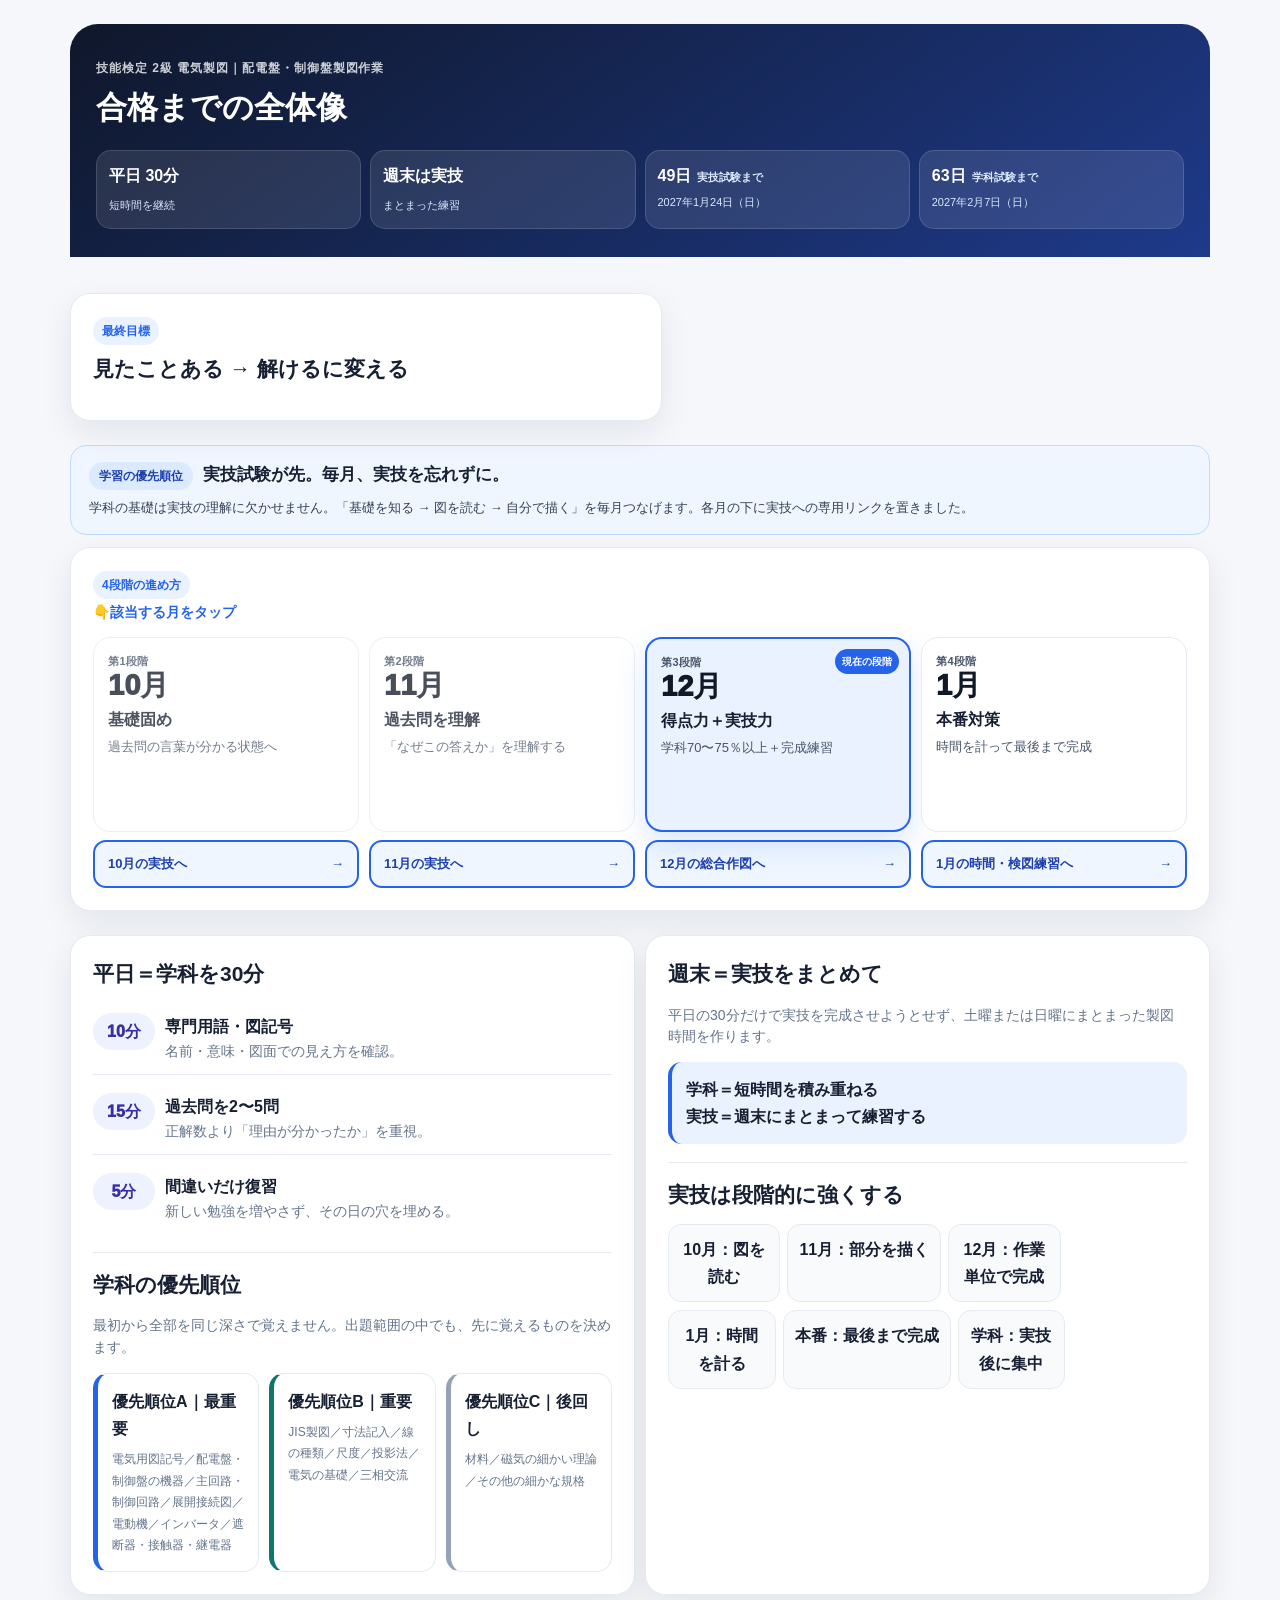
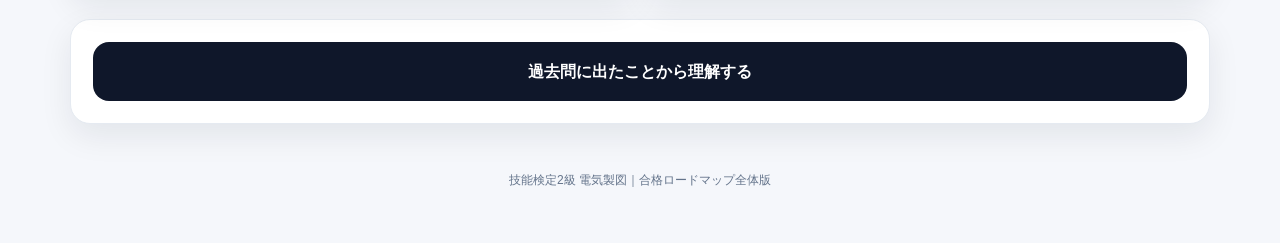
==== index.html @ e6aafbbf "Add files via upload" ====
<!doctype html>
<html lang="ja">
<head>
<meta charset="utf-8">
<meta name="viewport" content="width=device-width, initial-scale=1, viewport-fit=cover">
<meta name="theme-color" content="#0f172a">
<title>技能検定2級 電気製図｜合格までの全体像</title>
<style>
:root{
  --bg:#f5f7fb; --card:#fff; --ink:#172033; --muted:#64748b; --line:#e5eaf1;
  --primary:#2563eb; --primary-soft:#eaf2ff; --navy:#0f172a;
  --ok:#15803d; --ok-soft:#eaf8ef; --warn:#b45309; --warn-soft:#fff6e8;
  --shadow:0 12px 32px rgba(15,23,42,.08); --radius:20px;
}
*{box-sizing:border-box}
html{scroll-behavior:smooth}
body{
  margin:0;background:var(--bg);color:var(--ink);line-height:1.7;
  font-family:-apple-system,BlinkMacSystemFont,"Segoe UI","Noto Sans JP","Hiragino Kaku Gothic ProN","Yu Gothic",Meiryo,sans-serif;
  -webkit-text-size-adjust:100%;
}
a,button{font:inherit}
button{cursor:pointer}
.app{max-width:1180px;margin:auto;padding-bottom:78px}
.hero{
  margin:0;background:linear-gradient(145deg,#0f172a,#1e3a8a);
  color:#fff;padding:28px 18px 24px;border-radius:0 0 28px 28px;
}
.hero-inner{max-width:1120px;margin:auto}
.eyebrow{font-size:12px;font-weight:900;letter-spacing:.08em;opacity:.78}
h1{font-size:27px;line-height:1.3;margin:6px 0 8px}
.hero p{margin:0;color:#dbeafe;font-size:14px;max-width:780px}
.hero-stats{display:grid;grid-template-columns:1fr 1fr;gap:9px;margin-top:18px}
.stat{padding:11px 12px;border:1px solid rgba(255,255,255,.14);border-radius:15px;background:rgba(255,255,255,.10)}
.stat b{display:block;font-size:16px}
.stat span{font-size:11px;color:#dbeafe}
.count-line{display:flex;align-items:baseline;gap:6px;flex-wrap:wrap}
.count-line b{display:inline;font-size:16px}
.count-line .count-label{font-size:11px;color:#dbeafe;font-weight:700}
.exam-date{display:block;margin-top:3px;font-size:11px;color:#dbeafe;white-space:nowrap}
.nav{
  position:sticky;top:0;z-index:20;display:grid;grid-template-columns:repeat(4,minmax(0,1fr));gap:4px;
  padding:7px 8px;background:rgba(255,255,255,.97);border-bottom:1px solid var(--line);
  backdrop-filter:blur(14px)
}
.nav a{
  min-width:0;text-align:center;text-decoration:none;color:#475569;font-size:11px;font-weight:850;
  padding:7px 3px;border-radius:10px;white-space:nowrap
}
.nav a:hover{background:#eef2f7}
main{padding:14px}
.section{scroll-margin-top:64px}
.card{
  background:var(--card);border:1px solid var(--line);border-radius:var(--radius);
  padding:18px;margin:12px 0;box-shadow:var(--shadow)
}
h2{font-size:21px;line-height:1.4;margin:0 0 12px;text-wrap:balance}
h3{font-size:17px;margin:0 0 5px;text-wrap:balance}
.muted{font-size:14px;color:var(--muted)}
.small{font-size:12px;color:var(--muted)}
.badge{
  display:inline-flex;align-items:center;border-radius:999px;padding:4px 9px;
  background:var(--primary-soft);color:var(--primary);font-size:12px;font-weight:900
}
.goal{
  margin-top:10px;text-wrap:pretty;padding:14px;border-left:4px solid var(--primary);
  background:var(--primary-soft);border-radius:14px;font-weight:850
}
.overview-grid{display:grid;gap:12px}
.simple-flow{
  display:grid;grid-template-columns:1fr;gap:7px;text-align:center;font-weight:900
}
.flow-box{padding:11px;border:1px solid var(--line);border-radius:13px;background:#f8fafc}
.arrow{color:#94a3b8;font-size:18px;line-height:1}
.month-grid{display:grid;grid-template-columns:1fr;gap:10px}
.month-card{
  position:relative;border:1px solid var(--line);border-radius:17px;padding:14px;
  background:#fff;transition:transform .18s ease,box-shadow .18s ease,border-color .18s ease,background .18s ease;
  outline:none;min-height:175px
}
.month-card-link{display:block;color:inherit;text-decoration:none}
.month-card-link:focus-visible{outline:3px solid #bfdbfe;outline-offset:3px;border-radius:17px}
.month-card .month-num{font-size:29px;line-height:1;font-weight:950;color:#111827}
.month-card .month-title{font-weight:950;margin:6px 0 3px;white-space:nowrap;text-wrap:pretty}
.month-card .month-short{font-size:13px;color:#475569}
.month-card .phase{font-size:11px;font-weight:900;color:#475569;letter-spacing:.04em}
.month-detail{
  max-height:0;opacity:0;overflow:hidden;transform:translateY(4px);
  transition:max-height .24s ease,opacity .18s ease,transform .18s ease;
  font-size:12px;color:#475569
}
.month-detail ul{padding-left:18px;margin:8px 0 0}
.month-card:hover,.month-card:focus-visible,.month-card.open{
  transform:translateY(-4px);box-shadow:0 14px 28px rgba(15,23,42,.12);border-color:#93c5fd
}
.month-card:hover .month-detail,.month-card:focus-visible .month-detail,.month-card.open .month-detail{
  max-height:220px;opacity:1;transform:none
}
.month-card.current{
  border:2px solid var(--primary);background:var(--primary-soft);
  box-shadow:0 12px 30px rgba(37,99,235,.16)
}
.month-card.current .month-num{color:#111827}
.month-card.current:hover,.month-card.current:focus-visible,.month-card.current.open{
  border-color:var(--primary);box-shadow:0 14px 28px rgba(37,99,235,.20)
}
.month-card.current::after{
  content:"現在の段階";position:absolute;right:10px;top:10px;
  background:var(--primary);color:#fff;font-size:10px;font-weight:900;padding:4px 7px;border-radius:999px;white-space:nowrap
}
.month-card.past{opacity:.76}
.month-card.future .phase{color:#475569}
.month-hint{font-size:12px;color:var(--muted);margin-top:9px}
.current-touch-hint{
  margin:2px 0 12px;
  font-size:14px;
  font-weight:900;
  color:var(--primary);
  display:flex;
  justify-content:flex-start;
  align-items:center;
  gap:6px;
}

.strategy{display:grid;gap:10px}
.strategy-box{border:1px solid var(--line);border-radius:15px;padding:14px}
.strategy-box b{display:block;font-size:16px}
.icon{font-size:22px;margin-bottom:4px}
.time-line{display:grid;gap:8px;margin-top:10px}
.time-step{display:grid;grid-template-columns:62px 1fr;gap:10px;align-items:start;padding:10px 0;border-bottom:1px solid var(--line)}
.time-step:last-child{border-bottom:0}
.time-pill{display:flex;align-items:center;justify-content:center;background:#eef2ff;color:#3730a3;font-weight:950;border-radius:999px;padding:5px}
.priority-grid{display:grid;gap:10px}
.priority{border:1px solid var(--line);border-radius:15px;padding:14px}
.priority strong{display:block;margin-bottom:7px}.priority .small{line-height:1.8}
.priority.a{border-left:5px solid #2563eb}
.priority.b{border-left:5px solid #0f766e}
.priority.c{border-left:5px solid #94a3b8}
.steps{counter-reset:step;display:grid;gap:9px;margin-top:10px}
.step{
  counter-increment:step;display:grid;grid-template-columns:36px 1fr;gap:10px;align-items:start
}
.step::before{
  content:counter(step);width:32px;height:32px;border-radius:10px;background:var(--primary);color:#fff;
  display:flex;align-items:center;justify-content:center;font-weight:950
}
.week-grid{display:grid;grid-template-columns:repeat(2,1fr);gap:8px}
.day{border:1px solid var(--line);border-radius:13px;padding:11px;background:#fff}
.day b{display:block}
.day.weekend{background:#f8fbff;border-color:#bfdbfe}
.notice{background:var(--warn-soft);color:#7c3e05;border:1px solid #fed7aa;border-radius:14px;padding:12px;font-size:13px}
.exam-grid{display:grid;grid-template-columns:1fr;gap:10px}
.exam{padding:14px;border-radius:15px;border:1px solid var(--line);background:#fff}
.exam b{display:block;font-size:16px}.exam span{white-space:nowrap}
.final-rule{
  padding:16px;border-radius:16px;background:var(--navy);color:#fff;font-weight:850;text-align:center
}
.month-page-grid{display:grid;grid-template-columns:1fr 1fr;gap:10px}
.month-page{
  padding:14px;border-radius:15px;border:1px dashed #cbd5e1;background:#fafafa
}
.month-page b{display:block}
.footer{padding:10px 18px 28px;text-align:center;color:var(--muted);font-size:12px}

@media(min-width:680px){
  .hero{padding:34px 26px 28px}
  h1{font-size:31px}
  .hero-stats{grid-template-columns:repeat(4,1fr)}
  .nav{display:flex;justify-content:center;gap:6px;padding:8px 12px}
  .nav a{font-size:12px;padding:8px 11px;border-radius:999px}
  main{padding:20px}
  .overview-grid{grid-template-columns:1.05fr .95fr}
  .simple-flow{grid-template-columns:1fr auto 1fr auto 1fr}
  .arrow{display:flex;align-items:center}
  .month-grid{grid-template-columns:repeat(2,minmax(0,1fr))}
  .exam-grid{grid-template-columns:repeat(2,minmax(0,1fr))}
  .strategy{grid-template-columns:1fr 1fr}
  .priority-grid{grid-template-columns:repeat(3,1fr)}
  .week-grid{grid-template-columns:repeat(4,1fr)}
  .month-page-grid{grid-template-columns:repeat(4,1fr)}
}
@media(min-width:960px){
  body{padding:24px 0}
  .app{padding-bottom:0}
  .hero{margin:0 20px;border-radius:28px 28px 0 0}
  .nav{margin:0 20px;border:1px solid var(--line);border-top:0;border-radius:0 0 18px 18px;justify-content:center}
  main{padding:24px 20px}
  .card{padding:22px}
  .month-grid{grid-template-columns:repeat(4,minmax(0,1fr))}
  .month-card{min-height:195px}
  .week-grid{grid-template-columns:repeat(7,1fr)}
}

@media(max-width:679px){
  .final-goal-text{font-size:20px;white-space:nowrap}
  .month-card{min-height:auto;padding:14px 16px}
  .month-card .month-num{font-size:27px}
  .month-card .month-short{padding-right:2px}
  .month-detail ul{margin-top:7px}
  .exam{padding:13px 14px}
  .priority .small{font-size:13px}
}
@media(pointer:coarse){
  .month-card{min-height:185px}
}
@media(prefers-reduced-motion:reduce){
  *{scroll-behavior:auto!important;transition:none!important}
}
/* ===== スマホ低速回線・省電力向け軽量化 ===== */
@media (max-width:679px){
  html{scroll-behavior:auto}
  body{background:#f5f7fb}
  .hero{background:#0f172a}
  .card,.month-card{box-shadow:none}
  .month-card{transition:none}
  .month-card:hover,.month-card:focus-visible,.month-card.open{transform:none;box-shadow:none}
  .nav{backdrop-filter:none;-webkit-backdrop-filter:none;background:#fff}
  .section,.card{content-visibility:auto;contain-intrinsic-size:1px 500px}
}
html.lite *{animation:none!important;transition:none!important;scroll-behavior:auto!important}
html.lite .hero{background:#0f172a}
html.lite .card,html.lite .month-card{box-shadow:none!important}
html.lite .nav{backdrop-filter:none!important;-webkit-backdrop-filter:none!important}


/* 各月の学科/実技を分離し、カード全体リンク内に別リンクを入れない */
.month-tile{display:flex;flex-direction:column;min-width:0;gap:8px}
.month-tile .month-card-link{display:flex;flex:1 1 auto}
.month-tile>.month-card{flex:1 1 auto}
.month-tile .month-card{width:100%;height:auto;flex:1 1 auto}
.month-practical-link{display:flex;align-items:center;justify-content:space-between;gap:8px;min-height:48px;padding:11px 13px;border:2px solid #2563eb;border-radius:13px;background:#eff6ff;color:#1e40af;font-size:13px;font-weight:900;text-decoration:none;overflow-wrap:anywhere}
.month-practical-link:hover,.month-practical-link:focus-visible{background:#1d4ed8;color:#fff}
.month-practical-link:focus-visible{outline:3px solid #93c5fd;outline-offset:2px}
.practical-first-reminder{padding:16px 18px;margin:12px 0;border:1px solid #bfdbfe;background:#eff6ff;border-radius:16px}
.practical-first-heading{display:flex;flex-wrap:wrap;align-items:center;gap:10px}
.practical-first-heading strong{font-size:17px;line-height:1.45}
.practical-first-reminder p{font-size:13px;color:#334155;margin:8px 0 0}
@media(max-width:679px){.month-tile .month-card-link{flex:auto}}
</style>
<link rel="stylesheet" href="layout-fix-v22.css">
<link rel="stylesheet" href="practical-priority-v28.css">
</head>
<body>
<div class="app">
<header class="hero">
  <div class="hero-inner">
    <div class="eyebrow">技能検定 2級 電気製図｜配電盤・制御盤製図作業</div>
    <h1>合格までの全体像</h1>
    
    <div class="hero-stats">
      <div class="stat"><b>平日 30分</b><span>短時間を継続</span></div>
      <div class="stat"><b>週末は実技</b><span>まとまった練習</span></div>
      <div class="stat"><div class="count-line"><b id="daysPractical">—日</b><span class="count-label">実技試験まで</span></div><span class="exam-date">2027年1月24日（日）</span></div>
      <div class="stat"><div class="count-line"><b id="daysWritten">—日</b><span class="count-label">学科試験まで</span></div><span class="exam-date">2027年2月7日（日）</span></div>
    </div>
  </div>
</header>

<main>
<section id="goal" class="section">
  <div class="overview-grid">
    <div class="card">
      <span class="badge">最終目標</span>
      <h2 class="final-goal-text" style="margin-top:8px">見たことある → 解けるに変える</h2>
    </div>
      </div>
</section>

<section class="section practical-first-reminder" aria-label="実技先行の学習方針">
  <div class="practical-first-heading"><span class="practical-priority-eyebrow">学習の優先順位</span><strong>実技試験が先。毎月、実技を忘れずに。</strong></div>
  <p>学科の基礎は実技の理解に欠かせません。「基礎を知る → 図を読む → 自分で描く」を毎月つなげます。各月の下に実技への専用リンクを置きました。</p>
</section>

<section id="roadmap" class="section card">
  <span class="badge">4段階の進め方</span>
  <div class="current-touch-hint">👇該当する月をタップ</div>

  <div class="month-grid">
    <div class="month-tile">
    <a class="month-card-link" href="october.html" aria-label="10月 基礎固めの学習ページを開く">
      <article class="month-card" data-month="10">
        <div class="phase">第1段階</div>
        <div class="month-num">10月</div>
        <div class="month-title">基礎固め</div>
        <div class="month-short">過去問の言葉が分かる状態へ</div>
        <div class="month-detail">
          <ul>
            <li>電気機器の名称</li>
            <li>電気用図記号</li>
            <li>主回路・制御回路</li>
            <li>展開接続図</li>
            <li>配電盤・制御盤の構造</li>
          </ul>
        </div>
      </article>
    </a>
    <a class="month-practical-link" href="october.html#bridge">10月の実技へ <span aria-hidden="true">→</span></a>
    </div>

    <div class="month-tile">
    <a class="month-card-link" href="november.html" aria-label="11月 過去問を理解の学習ページを開く">
    <article class="month-card" data-month="11">
      <div class="phase">第2段階</div>
      <div class="month-num">11月</div>
      <div class="month-title">過去問を理解</div>
      <div class="month-short">「なぜこの答えか」を理解する</div>
      <div class="month-detail">
        <ul>
          <li>過去問を教材として使う</li>
          <li>正解理由を説明する</li>
          <li>他の選択肢の違いも確認</li>
          <li>知らない言葉をその都度調べる</li>
          <li>実技は部分練習へ</li>
        </ul>
      </div>
    </article>
    </a>
    <a class="month-practical-link" href="november.html#bridge">11月の実技へ <span aria-hidden="true">→</span></a>
    </div>

    <div class="month-tile">
    <article class="month-card" tabindex="0" data-month="12">
      <div class="phase">第3段階</div>
      <div class="month-num">12月</div>
      <div class="month-title">得点力＋実技力</div>
      <div class="month-short">学科70〜75％以上＋完成練習</div>
      <div class="month-detail">
        <ul>
          <li>学科の正答率を安定させる</li>
          <li>部分練習から作業単位へ</li>
          <li>最後まで完成させる</li>
          <li>通し練習へ進む</li>
        </ul>
      </div>
    </article>
    <a class="month-practical-link" href="practical.html#final-assignment">12月の総合作図へ <span aria-hidden="true">→</span></a>
    </div>

    <div class="month-tile">
    <article class="month-card" tabindex="0" data-month="1">
      <div class="phase">第4段階</div>
      <div class="month-num">1月</div>
      <div class="month-title">本番対策</div>
      <div class="month-short">時間を計って最後まで完成</div>
      <div class="month-detail">
        <ul>
          <li>実技を最優先</li>
          <li>本番同様に時間を計る</li>
          <li>完成後に間違いを確認</li>
          <li>最終段階で5時間集中を経験</li>
          <li>実技後は学科に集中</li>
        </ul>
      </div>
    </article>
    <a class="month-practical-link" href="practical.html#examFocusV11">1月の時間・検図練習へ <span aria-hidden="true">→</span></a>
    </div>
  </div>

</section>

<section id="daily" class="section">
  <div class="strategy">
    <div class="card">
      <h2>平日＝学科を30分</h2>
      <div class="time-line">
        <div class="time-step"><div class="time-pill">10分</div><div><b>専門用語・図記号</b><div class="muted">名前・意味・図面での見え方を確認。</div></div></div>
        <div class="time-step"><div class="time-pill">15分</div><div><b>過去問を2〜5問</b><div class="muted">正解数より「理由が分かったか」を重視。</div></div></div>
        <div class="time-step"><div class="time-pill">5分</div><div><b>間違いだけ復習</b><div class="muted">新しい勉強を増やさず、その日の穴を埋める。</div></div></div>
      </div>
      <div class="embedded-section" style="margin-top:18px;padding-top:16px;border-top:1px solid var(--line)">
        <h2>学科の優先順位</h2>
        <p class="muted">最初から全部を同じ深さで覚えません。出題範囲の中でも、先に覚えるものを決めます。</p>
        <div class="priority-grid">
          <div class="priority a">
            <strong>優先順位A｜最重要</strong>
            <div class="small">電気用図記号／配電盤・制御盤の機器／主回路・制御回路／展開接続図／電動機／インバータ／遮断器・接触器・継電器</div>
          </div>
          <div class="priority b">
            <strong>優先順位B｜重要</strong>
            <div class="small">JIS製図／寸法記入／線の種類／尺度／投影法／電気の基礎／三相交流</div>
          </div>
          <div class="priority c">
            <strong>優先順位C｜後回し</strong>
            <div class="small">材料／磁気の細かい理論／その他の細かな規格</div>
          </div>
        </div>
      </div>
    </div>
    <div class="card">
      <h2>週末＝実技をまとめて</h2>
      <p class="muted">平日の30分だけで実技を完成させようとせず、土曜または日曜にまとまった製図時間を作ります。</p>
      <div class="goal">学科＝短時間を積み重ねる<br>実技＝週末にまとまって練習する</div>
      <div class="embedded-section" style="margin-top:18px;padding-top:16px;border-top:1px solid var(--line)">
        <h2>実技は段階的に強くする</h2>
        <div class="simple-flow">
          <div class="flow-box"><b>10月：図を読む</b></div>
          <div class="flow-box"><b>11月：部分を描く</b></div>
          <div class="flow-box"><b>12月：作業単位で完成</b></div>
        </div>
        <div class="simple-flow" style="margin-top:8px">
          <div class="flow-box"><b>1月：時間を計る</b></div>
          <div class="flow-box"><b>本番：最後まで完成</b></div>
          <div class="flow-box"><b>学科：実技後に集中</b></div>
        </div>
      </div>
    </div>
  </div>
</section>

<section class="section card">
  <div class="final-rule">過去問に出たことから理解する</div>
</section>

</main>
<div class="footer">技能検定2級 電気製図｜合格ロードマップ全体版</div>
</div>

<script>
// Android Chrome等で「データセーバー / 2G相当」を検出したら描画効果を減らす
const conn=navigator.connection||navigator.mozConnection||navigator.webkitConnection;
if(conn && (conn.saveData || /(^|-)2g$/.test(conn.effectiveType||""))){
  document.documentElement.classList.add("lite");
}
const cards=[...document.querySelectorAll(".month-card")];

function currentStudyMonth(){
  const d=new Date();
  const y=d.getFullYear(), m=d.getMonth()+1;
  if(y===2026 && [10,11,12].includes(m)) return m;
  if(y===2027 && (m===1 || (m===2 && d.getDate()<=7))) return 1;
  if(y<2026 || (y===2026 && m<10)) return 10;
  return 1;
}

function applyCurrentStage(){
  const cur=currentStudyMonth();
  const order=[10,11,12,1];
  const idx=order.indexOf(cur);
  cards.forEach((card,i)=>{
    card.classList.toggle("current",Number(card.dataset.month)===cur);
    card.classList.toggle("past",i<idx);
    card.classList.toggle("future",i>idx);
  });
}
applyCurrentStage();

cards.forEach(card=>{
  card.addEventListener("click",()=>{
    if(card.closest("a")) return;
    if(matchMedia("(hover: none)").matches){
      const wasOpen=card.classList.contains("open");
      cards.forEach(c=>c.classList.remove("open"));
      if(!wasOpen) card.classList.add("open");
    }
  });
  card.addEventListener("keydown",e=>{
    if(e.key==="Enter" || e.key===" "){
      e.preventDefault();
      card.classList.toggle("open");
    }
  });
});

function daysUntil(y,m,d){
  const now=new Date();
  const today=new Date(now.getFullYear(),now.getMonth(),now.getDate());
  const target=new Date(y,m-1,d);
  return Math.max(0,Math.ceil((target-today)/86400000));
}
function updateExamCountdown(){
  document.getElementById("daysPractical").textContent=daysUntil(2027,1,24)+"日";
  document.getElementById("daysWritten").textContent=daysUntil(2027,2,7)+"日";
}

// ページを開いた時に更新し、そのまま開き続けた場合も日付変更を反映
updateExamCountdown();
let countdownTimer=setInterval(updateExamCountdown, 5 * 60 * 1000);
document.addEventListener("visibilitychange",()=>{
  if(document.hidden){clearInterval(countdownTimer);countdownTimer=null;}
  else{updateExamCountdown();if(!countdownTimer)countdownTimer=setInterval(updateExamCountdown,5*60*1000);}
});
</script>
</body>
</html>
---- layout-fix-v22.css ----
/* v22: Japanese text collision prevention. Preserve navigation and learning logic. */
html{-webkit-text-size-adjust:100%;text-size-adjust:100%}
body{overflow-wrap:break-word}
main,section,article,.card,.step,.grid>* , .practical-overview-card,.month-card,.mode,.topic{min-width:0}
h1,h2,h3,h4,p,li,summary,label{overflow-wrap:anywhere;word-break:normal;line-height:normal;line-height:1.55}
a.btn,button,.practical-action .btn,.practical-anchor-links a{max-width:100%;height:auto;min-height:44px;white-space:normal;overflow-wrap:anywhere;word-break:normal;line-height:1.5;text-align:center;vertical-align:middle}
/* Long practical task names and week descriptions need intrinsic height. */
.practical-overview-grid{grid-auto-rows:auto;align-items:stretch}
.practical-overview-card{height:auto;min-height:0;display:flex;flex-direction:column;gap:0;overflow:visible}
.practical-overview-card h3{height:auto;min-height:0;line-height:1.55;white-space:normal;overflow-wrap:anywhere}
.practical-overview-card .small,.practical-overview-card .practical-meta{line-height:1.75;white-space:normal}
.practical-overview-head{height:auto;min-height:0;align-items:flex-start;flex-wrap:wrap;row-gap:6px}
.step-chip,.goal-chip,.jump-chip,.practical-points li{height:auto;min-height:0;white-space:normal;line-height:1.5;overflow-wrap:anywhere}
.practical-points{align-content:flex-start}
.practical-action{margin-top:auto;padding-top:12px;width:100%;min-width:0}
.practical-action .btn{display:flex;width:100%;min-height:48px;padding:11px 12px;justify-content:center;align-items:center;white-space:normal;line-height:1.5}
.practical-anchor-links a{min-height:42px;padding:8px 12px}
/* Menus remain accessible as Japanese text wraps at narrow widths or large font sizes. */
nav button,nav a, .nav a{height:auto;min-width:0;overflow-wrap:anywhere;white-space:normal;line-height:1.35}
nav .nav-practical .nav-main,nav .nav-practical .nav-sub{white-space:normal;overflow-wrap:anywhere;line-height:1.3}
.practice-detail>summary,.question-card legend,.v11-field legend,.weekcheck{white-space:normal;overflow-wrap:anywhere;line-height:1.65}
/* Technical drawings must keep their original geometry, scroll horizontally instead of squeezing labels. */
.figure,.mini-figure,.schematic,.model-figure,.v8-figure,.v9-figure,.v10-figure,.v12-diagram,.v13-figure,.circuit-figure,.panel-figure{max-width:100%;overflow-x:auto;-webkit-overflow-scrolling:touch}
svg text{overflow-wrap:normal}
@media(max-width:679px){
 .practical-overview-grid{grid-template-columns:minmax(0,1fr)}
 .practical-overview-card{padding:14px}
 .practical-action .btn{font-size:14px}
 .grid,.state-grid,.explain-grid,.model-grid,.v9-grid,.v10-grid{min-width:0}
 nav button,nav a{padding-left:3px;padding-right:3px}
 .month-card .month-title,.exam span,.exam-date{white-space:normal;overflow-wrap:anywhere}
}
@media(max-width:359px){.practical-overview-card{padding:12px}.practical-anchor-links{gap:6px}.practical-overview-card h3{font-size:16px}}
@media print{.practical-overview-card{break-inside:avoid}a.btn,button{min-height:0}}
---- practical-priority-v28.css ----
/* 実技先行の学習導線：10月・11月学習ホーム共通 */
.practical-priority-card{border:2px solid #93c5fd!important;background:#f5f9ff!important}
.practical-priority-eyebrow{display:inline-block;background:#dbeafe;color:#1e40af;border-radius:999px;padding:5px 10px;font-size:12px;font-weight:850;line-height:1.5}
.practical-priority-card h2{margin:9px 0 8px!important;line-height:1.45}
.practical-priority-card p{margin:6px 0 10px;color:#334155}
.practical-priority-links{display:grid;grid-template-columns:repeat(2,minmax(0,1fr));gap:10px;margin-top:13px}
.practical-priority-links a,.practical-priority-links button{display:flex;align-items:center;justify-content:center;text-align:center;min-width:0;min-height:50px;white-space:normal;overflow-wrap:anywhere;border:2px solid #1d4ed8;border-radius:12px;padding:11px 12px;font:inherit;font-size:14px;font-weight:850;line-height:1.4;text-decoration:none;cursor:pointer;transition:background-color .15s,border-color .15s,color .15s}
.practical-priority-links .practical-priority-main{background:#1d4ed8;color:white}
.practical-priority-links .practical-priority-secondary{background:white;color:#1e40af;border-color:#bfdbfe}
.practical-priority-links .practical-priority-main:hover,.practical-priority-links .practical-priority-main:focus-visible{background:#1e40af;border-color:#1e40af;color:white}
.practical-priority-links .practical-priority-secondary:hover,.practical-priority-links .practical-priority-secondary:focus-visible{background:#dbeafe;border-color:#60a5fa;color:#1e3a8a}
.practical-priority-links a:focus-visible,.practical-priority-links button:focus-visible{outline:3px solid #60a5fa;outline-offset:3px}
.practical-priority-habit{padding:10px 12px;background:#fff;border-radius:10px;border-left:4px solid #2563eb;font-size:13px;line-height:1.65;color:#334155}
@media(max-width:479px){.practical-priority-links{grid-template-columns:1fr}.practical-priority-links a,.practical-priority-links button{min-height:48px;padding:11px 10px}}
@media(prefers-reduced-motion:reduce){.practical-priority-links a,.practical-priority-links button{transition:none}}
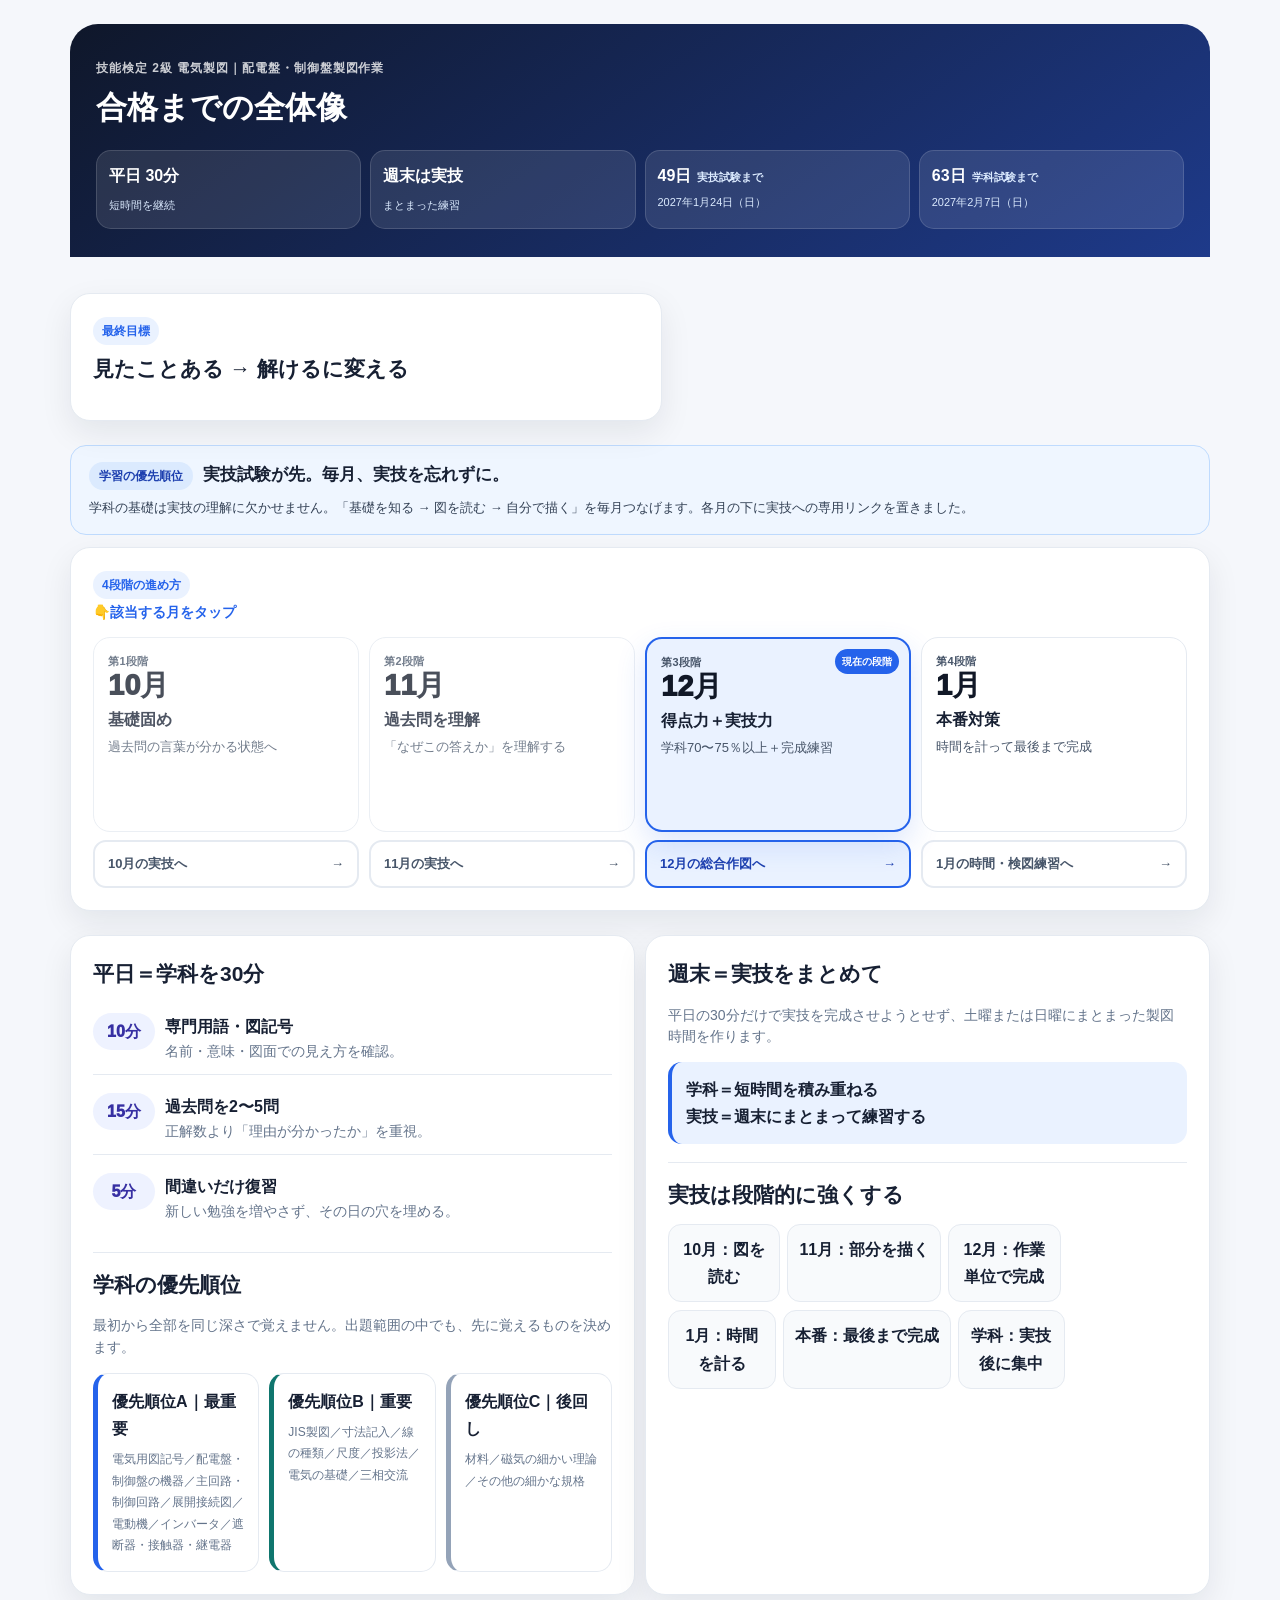
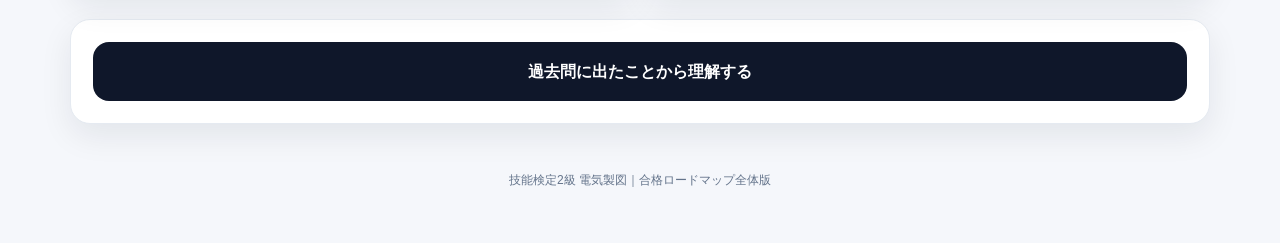
==== commit 2268c721: "Add files via upload" ====
--- a/index.html
+++ b/index.html
@@ -229,7 +229,9 @@
 .month-tile>.month-card{flex:1 1 auto}
 .month-tile .month-card{width:100%;height:auto;flex:1 1 auto}
 .month-practical-link{display:flex;align-items:center;justify-content:space-between;gap:8px;min-height:48px;padding:11px 13px;border:2px solid #2563eb;border-radius:13px;background:#eff6ff;color:#1e40af;font-size:13px;font-weight:900;text-decoration:none;overflow-wrap:anywhere}
-.month-practical-link:hover,.month-practical-link:focus-visible{background:#1d4ed8;color:#fff}
+.month-practical-link.current{background:var(--primary-soft);border-color:var(--primary);color:#1e40af}
+.month-practical-link:not(.current){background:#fff;border-color:var(--line);color:#475569}
+.month-practical-link:hover,.month-practical-link:focus-visible{background:#1d4ed8;color:#fff;border-color:#1d4ed8}
 .month-practical-link:focus-visible{outline:3px solid #93c5fd;outline-offset:2px}
 .practical-first-reminder{padding:16px 18px;margin:12px 0;border:1px solid #bfdbfe;background:#eff6ff;border-radius:16px}
 .practical-first-heading{display:flex;flex-wrap:wrap;align-items:center;gap:10px}
@@ -437,9 +439,12 @@
   const order=[10,11,12,1];
   const idx=order.indexOf(cur);
   cards.forEach((card,i)=>{
-    card.classList.toggle("current",Number(card.dataset.month)===cur);
+    const isCurrent=Number(card.dataset.month)===cur;
+    card.classList.toggle("current",isCurrent);
     card.classList.toggle("past",i<idx);
     card.classList.toggle("future",i>idx);
+    const practicalLink=card.closest(".month-tile")?.querySelector(".month-practical-link");
+    if(practicalLink) practicalLink.classList.toggle("current",isCurrent);
   });
 }
 applyCurrentStage();
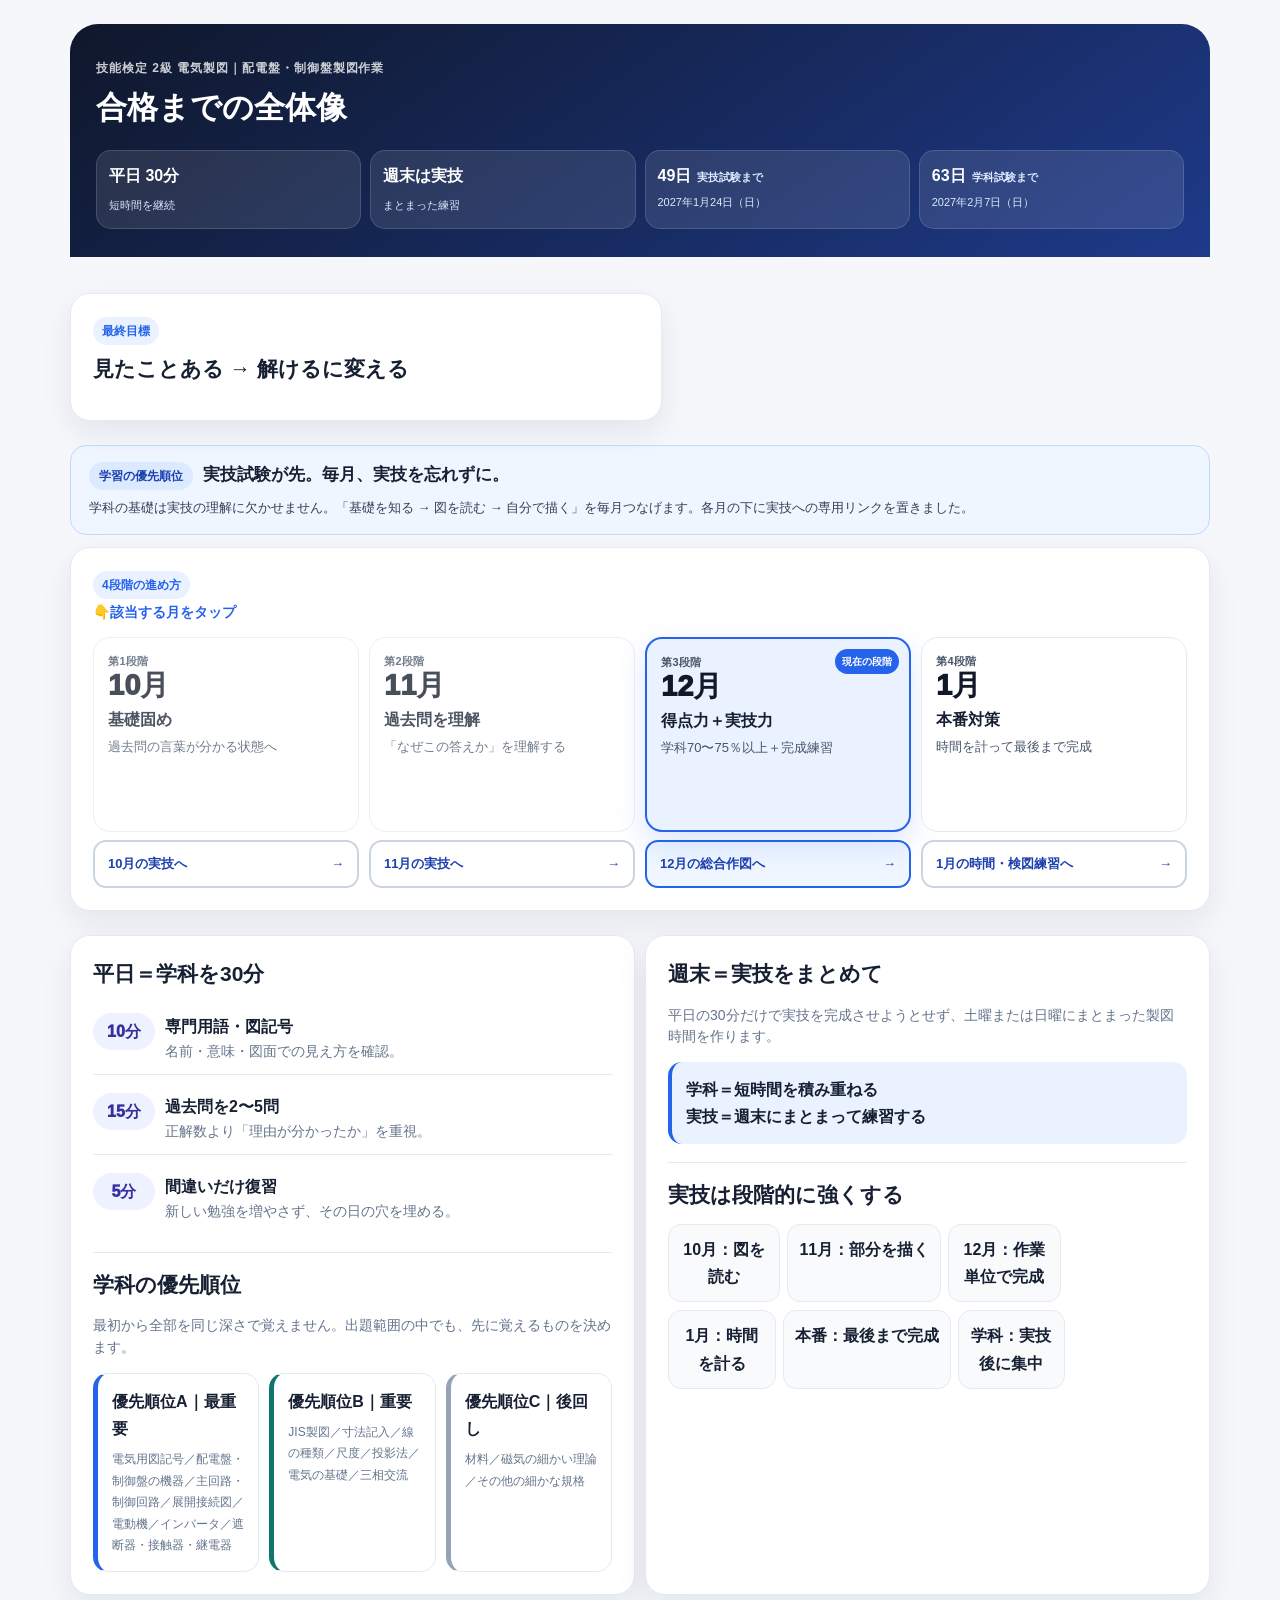
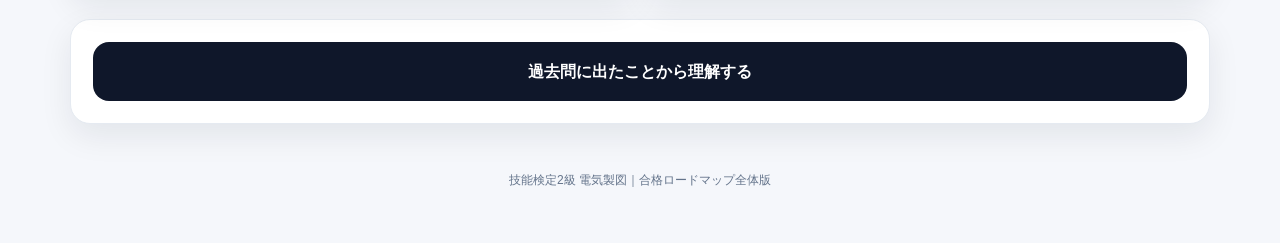
==== commit a58e0810: "Add files via upload" ====
--- a/index.html
+++ b/index.html
@@ -228,10 +228,9 @@
 .month-tile .month-card-link{display:flex;flex:1 1 auto}
 .month-tile>.month-card{flex:1 1 auto}
 .month-tile .month-card{width:100%;height:auto;flex:1 1 auto}
-.month-practical-link{display:flex;align-items:center;justify-content:space-between;gap:8px;min-height:48px;padding:11px 13px;border:2px solid #2563eb;border-radius:13px;background:#eff6ff;color:#1e40af;font-size:13px;font-weight:900;text-decoration:none;overflow-wrap:anywhere}
-.month-practical-link.current{background:var(--primary-soft);border-color:var(--primary);color:#1e40af}
-.month-practical-link:not(.current){background:#fff;border-color:var(--line);color:#475569}
-.month-practical-link:hover,.month-practical-link:focus-visible{background:#1d4ed8;color:#fff;border-color:#1d4ed8}
+.month-practical-link{display:flex;align-items:center;justify-content:space-between;gap:8px;min-height:48px;padding:11px 13px;border:2px solid #cbd5e1;border-radius:13px;background:#fff;color:#1e40af;font-size:13px;font-weight:900;text-decoration:none;overflow-wrap:anywhere}
+.month-practical-link.current-stage{border-color:#2563eb;background:#eff6ff}
+.month-practical-link:hover,.month-practical-link:focus-visible{background:#1d4ed8;border-color:#1d4ed8;color:#fff}
 .month-practical-link:focus-visible{outline:3px solid #93c5fd;outline-offset:2px}
 .practical-first-reminder{padding:16px 18px;margin:12px 0;border:1px solid #bfdbfe;background:#eff6ff;border-radius:16px}
 .practical-first-heading{display:flex;flex-wrap:wrap;align-items:center;gap:10px}
@@ -424,6 +423,7 @@
   document.documentElement.classList.add("lite");
 }
 const cards=[...document.querySelectorAll(".month-card")];
+const practicalLinks=[...document.querySelectorAll(".month-practical-link")];
 
 function currentStudyMonth(){
   const d=new Date();
@@ -443,8 +443,12 @@
     card.classList.toggle("current",isCurrent);
     card.classList.toggle("past",i<idx);
     card.classList.toggle("future",i>idx);
-    const practicalLink=card.closest(".month-tile")?.querySelector(".month-practical-link");
-    if(practicalLink) practicalLink.classList.toggle("current",isCurrent);
+
+    const tile=card.closest(".month-tile");
+    const practicalLink=tile ? tile.querySelector(".month-practical-link") : null;
+    if(practicalLink){
+      practicalLink.classList.toggle("current-stage",isCurrent);
+    }
   });
 }
 applyCurrentStage();
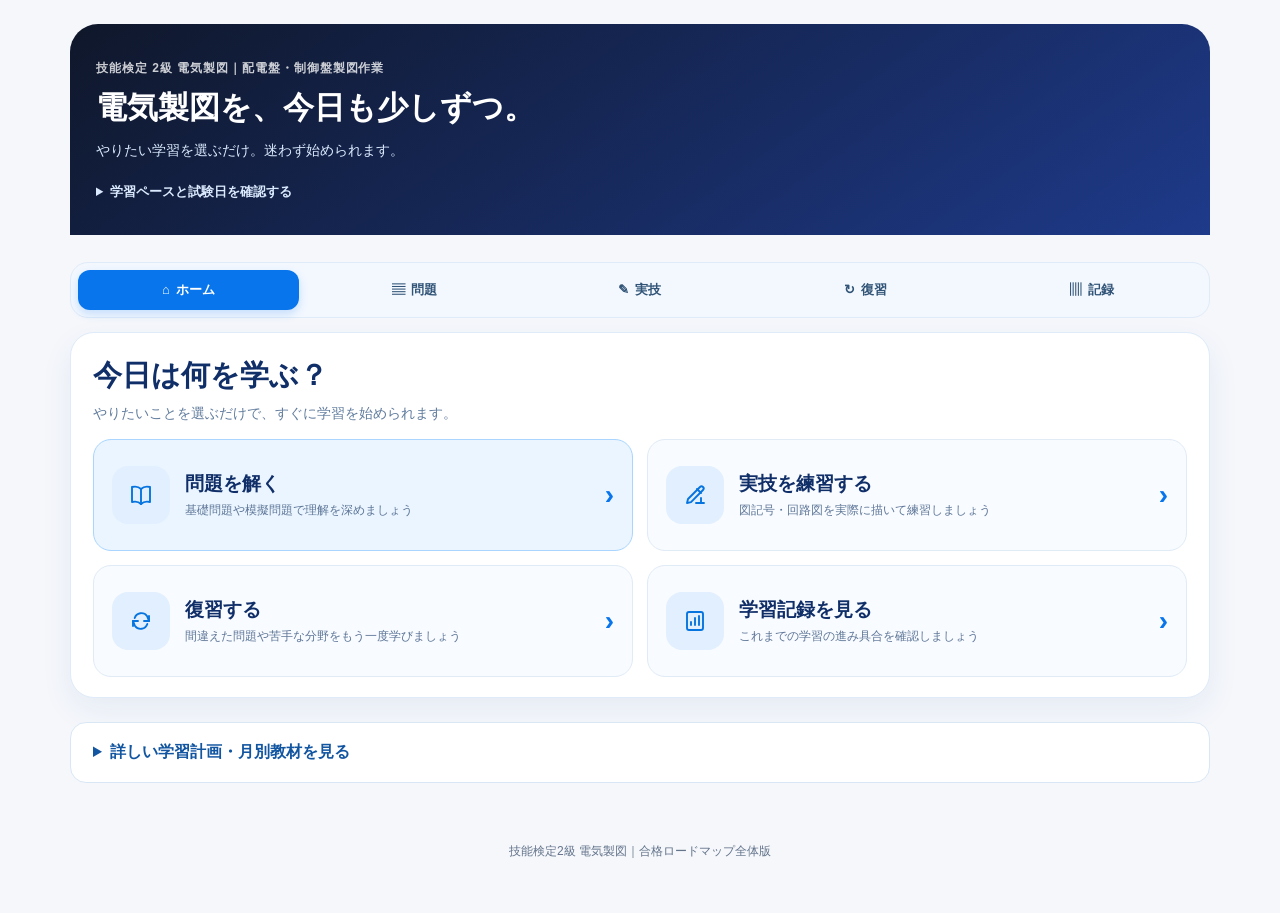
==== commit 2b0286ba: "Add files via upload" ====
--- a/index.html
+++ b/index.html
@@ -5,259 +5,42 @@
 <meta name="viewport" content="width=device-width, initial-scale=1, viewport-fit=cover">
 <meta name="theme-color" content="#0f172a">
 <title>技能検定2級 電気製図｜合格までの全体像</title>
-<style>
-:root{
-  --bg:#f5f7fb; --card:#fff; --ink:#172033; --muted:#64748b; --line:#e5eaf1;
-  --primary:#2563eb; --primary-soft:#eaf2ff; --navy:#0f172a;
-  --ok:#15803d; --ok-soft:#eaf8ef; --warn:#b45309; --warn-soft:#fff6e8;
-  --shadow:0 12px 32px rgba(15,23,42,.08); --radius:20px;
-}
-*{box-sizing:border-box}
-html{scroll-behavior:smooth}
-body{
-  margin:0;background:var(--bg);color:var(--ink);line-height:1.7;
-  font-family:-apple-system,BlinkMacSystemFont,"Segoe UI","Noto Sans JP","Hiragino Kaku Gothic ProN","Yu Gothic",Meiryo,sans-serif;
-  -webkit-text-size-adjust:100%;
-}
-a,button{font:inherit}
-button{cursor:pointer}
-.app{max-width:1180px;margin:auto;padding-bottom:78px}
-.hero{
-  margin:0;background:linear-gradient(145deg,#0f172a,#1e3a8a);
-  color:#fff;padding:28px 18px 24px;border-radius:0 0 28px 28px;
-}
-.hero-inner{max-width:1120px;margin:auto}
-.eyebrow{font-size:12px;font-weight:900;letter-spacing:.08em;opacity:.78}
-h1{font-size:27px;line-height:1.3;margin:6px 0 8px}
-.hero p{margin:0;color:#dbeafe;font-size:14px;max-width:780px}
-.hero-stats{display:grid;grid-template-columns:1fr 1fr;gap:9px;margin-top:18px}
-.stat{padding:11px 12px;border:1px solid rgba(255,255,255,.14);border-radius:15px;background:rgba(255,255,255,.10)}
-.stat b{display:block;font-size:16px}
-.stat span{font-size:11px;color:#dbeafe}
-.count-line{display:flex;align-items:baseline;gap:6px;flex-wrap:wrap}
-.count-line b{display:inline;font-size:16px}
-.count-line .count-label{font-size:11px;color:#dbeafe;font-weight:700}
-.exam-date{display:block;margin-top:3px;font-size:11px;color:#dbeafe;white-space:nowrap}
-.nav{
-  position:sticky;top:0;z-index:20;display:grid;grid-template-columns:repeat(4,minmax(0,1fr));gap:4px;
-  padding:7px 8px;background:rgba(255,255,255,.97);border-bottom:1px solid var(--line);
-  backdrop-filter:blur(14px)
-}
-.nav a{
-  min-width:0;text-align:center;text-decoration:none;color:#475569;font-size:11px;font-weight:850;
-  padding:7px 3px;border-radius:10px;white-space:nowrap
-}
-.nav a:hover{background:#eef2f7}
-main{padding:14px}
-.section{scroll-margin-top:64px}
-.card{
-  background:var(--card);border:1px solid var(--line);border-radius:var(--radius);
-  padding:18px;margin:12px 0;box-shadow:var(--shadow)
-}
-h2{font-size:21px;line-height:1.4;margin:0 0 12px;text-wrap:balance}
-h3{font-size:17px;margin:0 0 5px;text-wrap:balance}
-.muted{font-size:14px;color:var(--muted)}
-.small{font-size:12px;color:var(--muted)}
-.badge{
-  display:inline-flex;align-items:center;border-radius:999px;padding:4px 9px;
-  background:var(--primary-soft);color:var(--primary);font-size:12px;font-weight:900
-}
-.goal{
-  margin-top:10px;text-wrap:pretty;padding:14px;border-left:4px solid var(--primary);
-  background:var(--primary-soft);border-radius:14px;font-weight:850
-}
-.overview-grid{display:grid;gap:12px}
-.simple-flow{
-  display:grid;grid-template-columns:1fr;gap:7px;text-align:center;font-weight:900
-}
-.flow-box{padding:11px;border:1px solid var(--line);border-radius:13px;background:#f8fafc}
-.arrow{color:#94a3b8;font-size:18px;line-height:1}
-.month-grid{display:grid;grid-template-columns:1fr;gap:10px}
-.month-card{
-  position:relative;border:1px solid var(--line);border-radius:17px;padding:14px;
-  background:#fff;transition:transform .18s ease,box-shadow .18s ease,border-color .18s ease,background .18s ease;
-  outline:none;min-height:175px
-}
-.month-card-link{display:block;color:inherit;text-decoration:none}
-.month-card-link:focus-visible{outline:3px solid #bfdbfe;outline-offset:3px;border-radius:17px}
-.month-card .month-num{font-size:29px;line-height:1;font-weight:950;color:#111827}
-.month-card .month-title{font-weight:950;margin:6px 0 3px;white-space:nowrap;text-wrap:pretty}
-.month-card .month-short{font-size:13px;color:#475569}
-.month-card .phase{font-size:11px;font-weight:900;color:#475569;letter-spacing:.04em}
-.month-detail{
-  max-height:0;opacity:0;overflow:hidden;transform:translateY(4px);
-  transition:max-height .24s ease,opacity .18s ease,transform .18s ease;
-  font-size:12px;color:#475569
-}
-.month-detail ul{padding-left:18px;margin:8px 0 0}
-.month-card:hover,.month-card:focus-visible,.month-card.open{
-  transform:translateY(-4px);box-shadow:0 14px 28px rgba(15,23,42,.12);border-color:#93c5fd
-}
-.month-card:hover .month-detail,.month-card:focus-visible .month-detail,.month-card.open .month-detail{
-  max-height:220px;opacity:1;transform:none
-}
-.month-card.current{
-  border:2px solid var(--primary);background:var(--primary-soft);
-  box-shadow:0 12px 30px rgba(37,99,235,.16)
-}
-.month-card.current .month-num{color:#111827}
-.month-card.current:hover,.month-card.current:focus-visible,.month-card.current.open{
-  border-color:var(--primary);box-shadow:0 14px 28px rgba(37,99,235,.20)
-}
-.month-card.current::after{
-  content:"現在の段階";position:absolute;right:10px;top:10px;
-  background:var(--primary);color:#fff;font-size:10px;font-weight:900;padding:4px 7px;border-radius:999px;white-space:nowrap
-}
-.month-card.past{opacity:.76}
-.month-card.future .phase{color:#475569}
-.month-hint{font-size:12px;color:var(--muted);margin-top:9px}
-.current-touch-hint{
-  margin:2px 0 12px;
-  font-size:14px;
-  font-weight:900;
-  color:var(--primary);
-  display:flex;
-  justify-content:flex-start;
-  align-items:center;
-  gap:6px;
-}
-
-.strategy{display:grid;gap:10px}
-.strategy-box{border:1px solid var(--line);border-radius:15px;padding:14px}
-.strategy-box b{display:block;font-size:16px}
-.icon{font-size:22px;margin-bottom:4px}
-.time-line{display:grid;gap:8px;margin-top:10px}
-.time-step{display:grid;grid-template-columns:62px 1fr;gap:10px;align-items:start;padding:10px 0;border-bottom:1px solid var(--line)}
-.time-step:last-child{border-bottom:0}
-.time-pill{display:flex;align-items:center;justify-content:center;background:#eef2ff;color:#3730a3;font-weight:950;border-radius:999px;padding:5px}
-.priority-grid{display:grid;gap:10px}
-.priority{border:1px solid var(--line);border-radius:15px;padding:14px}
-.priority strong{display:block;margin-bottom:7px}.priority .small{line-height:1.8}
-.priority.a{border-left:5px solid #2563eb}
-.priority.b{border-left:5px solid #0f766e}
-.priority.c{border-left:5px solid #94a3b8}
-.steps{counter-reset:step;display:grid;gap:9px;margin-top:10px}
-.step{
-  counter-increment:step;display:grid;grid-template-columns:36px 1fr;gap:10px;align-items:start
-}
-.step::before{
-  content:counter(step);width:32px;height:32px;border-radius:10px;background:var(--primary);color:#fff;
-  display:flex;align-items:center;justify-content:center;font-weight:950
-}
-.week-grid{display:grid;grid-template-columns:repeat(2,1fr);gap:8px}
-.day{border:1px solid var(--line);border-radius:13px;padding:11px;background:#fff}
-.day b{display:block}
-.day.weekend{background:#f8fbff;border-color:#bfdbfe}
-.notice{background:var(--warn-soft);color:#7c3e05;border:1px solid #fed7aa;border-radius:14px;padding:12px;font-size:13px}
-.exam-grid{display:grid;grid-template-columns:1fr;gap:10px}
-.exam{padding:14px;border-radius:15px;border:1px solid var(--line);background:#fff}
-.exam b{display:block;font-size:16px}.exam span{white-space:nowrap}
-.final-rule{
-  padding:16px;border-radius:16px;background:var(--navy);color:#fff;font-weight:850;text-align:center
-}
-.month-page-grid{display:grid;grid-template-columns:1fr 1fr;gap:10px}
-.month-page{
-  padding:14px;border-radius:15px;border:1px dashed #cbd5e1;background:#fafafa
-}
-.month-page b{display:block}
-.footer{padding:10px 18px 28px;text-align:center;color:var(--muted);font-size:12px}
-
-@media(min-width:680px){
-  .hero{padding:34px 26px 28px}
-  h1{font-size:31px}
-  .hero-stats{grid-template-columns:repeat(4,1fr)}
-  .nav{display:flex;justify-content:center;gap:6px;padding:8px 12px}
-  .nav a{font-size:12px;padding:8px 11px;border-radius:999px}
-  main{padding:20px}
-  .overview-grid{grid-template-columns:1.05fr .95fr}
-  .simple-flow{grid-template-columns:1fr auto 1fr auto 1fr}
-  .arrow{display:flex;align-items:center}
-  .month-grid{grid-template-columns:repeat(2,minmax(0,1fr))}
-  .exam-grid{grid-template-columns:repeat(2,minmax(0,1fr))}
-  .strategy{grid-template-columns:1fr 1fr}
-  .priority-grid{grid-template-columns:repeat(3,1fr)}
-  .week-grid{grid-template-columns:repeat(4,1fr)}
-  .month-page-grid{grid-template-columns:repeat(4,1fr)}
-}
-@media(min-width:960px){
-  body{padding:24px 0}
-  .app{padding-bottom:0}
-  .hero{margin:0 20px;border-radius:28px 28px 0 0}
-  .nav{margin:0 20px;border:1px solid var(--line);border-top:0;border-radius:0 0 18px 18px;justify-content:center}
-  main{padding:24px 20px}
-  .card{padding:22px}
-  .month-grid{grid-template-columns:repeat(4,minmax(0,1fr))}
-  .month-card{min-height:195px}
-  .week-grid{grid-template-columns:repeat(7,1fr)}
-}
-
-@media(max-width:679px){
-  .final-goal-text{font-size:20px;white-space:nowrap}
-  .month-card{min-height:auto;padding:14px 16px}
-  .month-card .month-num{font-size:27px}
-  .month-card .month-short{padding-right:2px}
-  .month-detail ul{margin-top:7px}
-  .exam{padding:13px 14px}
-  .priority .small{font-size:13px}
-}
-@media(pointer:coarse){
-  .month-card{min-height:185px}
-}
-@media(prefers-reduced-motion:reduce){
-  *{scroll-behavior:auto!important;transition:none!important}
-}
-/* ===== スマホ低速回線・省電力向け軽量化 ===== */
-@media (max-width:679px){
-  html{scroll-behavior:auto}
-  body{background:#f5f7fb}
-  .hero{background:#0f172a}
-  .card,.month-card{box-shadow:none}
-  .month-card{transition:none}
-  .month-card:hover,.month-card:focus-visible,.month-card.open{transform:none;box-shadow:none}
-  .nav{backdrop-filter:none;-webkit-backdrop-filter:none;background:#fff}
-  .section,.card{content-visibility:auto;contain-intrinsic-size:1px 500px}
-}
-html.lite *{animation:none!important;transition:none!important;scroll-behavior:auto!important}
-html.lite .hero{background:#0f172a}
-html.lite .card,html.lite .month-card{box-shadow:none!important}
-html.lite .nav{backdrop-filter:none!important;-webkit-backdrop-filter:none!important}
-
-
-/* 各月の学科/実技を分離し、カード全体リンク内に別リンクを入れない */
-.month-tile{display:flex;flex-direction:column;min-width:0;gap:8px}
-.month-tile .month-card-link{display:flex;flex:1 1 auto}
-.month-tile>.month-card{flex:1 1 auto}
-.month-tile .month-card{width:100%;height:auto;flex:1 1 auto}
-.month-practical-link{display:flex;align-items:center;justify-content:space-between;gap:8px;min-height:48px;padding:11px 13px;border:2px solid #cbd5e1;border-radius:13px;background:#fff;color:#1e40af;font-size:13px;font-weight:900;text-decoration:none;overflow-wrap:anywhere}
-.month-practical-link.current-stage{border-color:#2563eb;background:#eff6ff}
-.month-practical-link:hover,.month-practical-link:focus-visible{background:#1d4ed8;border-color:#1d4ed8;color:#fff}
-.month-practical-link:focus-visible{outline:3px solid #93c5fd;outline-offset:2px}
-.practical-first-reminder{padding:16px 18px;margin:12px 0;border:1px solid #bfdbfe;background:#eff6ff;border-radius:16px}
-.practical-first-heading{display:flex;flex-wrap:wrap;align-items:center;gap:10px}
-.practical-first-heading strong{font-size:17px;line-height:1.45}
-.practical-first-reminder p{font-size:13px;color:#334155;margin:8px 0 0}
-@media(max-width:679px){.month-tile .month-card-link{flex:auto}}
-</style>
-<link rel="stylesheet" href="layout-fix-v22.css">
-<link rel="stylesheet" href="practical-priority-v28.css">
+<link rel="stylesheet" href="assets/css/index.css">
+
+
+
+
+
 </head>
 <body>
 <div class="app">
 <header class="hero">
-  <div class="hero-inner">
+  <div class="hero-inner"><div class="mobile-hero-brand"><svg class="" xmlns="http://www.w3.org/2000/svg" width="24" height="24" viewBox="0 0 24 24" fill="none" stroke="currentColor" stroke-width="1.9" stroke-linecap="round" stroke-linejoin="round" aria-hidden="true"><path d="M9 18h6m-5 3h4m-5-6a7 7 0 1 1 6 0c-1 1-1 2-1 3h-4c0-1 0-2-1-3z"/><path d="M12 1v1M3 9H2m20 0h-1M4 3l2 2m14-2-2 2"/></svg><span>電気製図学習</span></div>
     <div class="eyebrow">技能検定 2級 電気製図｜配電盤・制御盤製図作業</div>
-    <h1>合格までの全体像</h1>
+    <h1>電気製図を、今日も少しずつ。</h1><p>やりたい学習を選ぶだけ。迷わず始められます。</p>
     
-    <div class="hero-stats">
+    <details class="schedule-details"><summary>学習ペースと試験日を確認する</summary><div class="hero-stats">
       <div class="stat"><b>平日 30分</b><span>短時間を継続</span></div>
       <div class="stat"><b>週末は実技</b><span>まとまった練習</span></div>
       <div class="stat"><div class="count-line"><b id="daysPractical">—日</b><span class="count-label">実技試験まで</span></div><span class="exam-date">2027年1月24日（日）</span></div>
       <div class="stat"><div class="count-line"><b id="daysWritten">—日</b><span class="count-label">学科試験まで</span></div><span class="exam-date">2027年2月7日（日）</span></div>
     </div>
+  </details>
   </div>
 </header>
 
-<main>
+<main><nav class="unified-nav" aria-label="学習メニュー"><a href="index.html" aria-current="page"><span aria-hidden="true">⌂</span><span>ホーム</span></a><a href="problems.html"><span aria-hidden="true">▤</span><span>問題</span></a><a href="practical.html"><span aria-hidden="true">✎</span><span>実技</span></a><a href="review.html"><span aria-hidden="true">↻</span><span>復習</span></a><a href="records.html"><span aria-hidden="true">▥</span><span>記録</span></a></nav>
+<div class="mobile-intro"><span>学びたい内容を選んでください</span><p>少しずつ、できることを増やしていきましょう！</p></div>
+<section class="card quick-start" aria-labelledby="quick-start-title">
+<h2 id="quick-start-title">今日は何を学ぶ？</h2><p>やりたいことを選ぶだけで、すぐに学習を始められます。</p>
+<div class="quick-start-grid">
+<a href="problems.html"><span class="entry-symbol"><svg class="" xmlns="http://www.w3.org/2000/svg" width="24" height="24" viewBox="0 0 24 24" fill="none" stroke="currentColor" stroke-width="1.9" stroke-linecap="round" stroke-linejoin="round" aria-hidden="true"><path d="M12 6c-2-2-5-3-9-2v15c4-1 7 0 9 2 2-2 5-3 9-2V4c-4-1-7 0-9 2z"/><path d="M12 6v15"/></svg></span><span class="entry-copy"><strong>問題を解く</strong><small>基礎問題や模擬問題で理解を深めましょう</small></span><span class="entry-arrow" aria-hidden="true">›</span></a>
+<a href="practical.html"><span class="entry-symbol"><svg class="" xmlns="http://www.w3.org/2000/svg" width="24" height="24" viewBox="0 0 24 24" fill="none" stroke="currentColor" stroke-width="1.9" stroke-linecap="round" stroke-linejoin="round" aria-hidden="true"><path d="m4 20 4-.9L20 7a2.1 2.1 0 0 0-3-3L5 16z"/><path d="m14 6 4 4M13 20h8M18 15v5"/></svg></span><span class="entry-copy"><strong>実技を練習する</strong><small>図記号・回路図を実際に描いて練習しましょう</small></span><span class="entry-arrow" aria-hidden="true">›</span></a>
+<a href="review.html"><span class="entry-symbol"><svg class="" xmlns="http://www.w3.org/2000/svg" width="24" height="24" viewBox="0 0 24 24" fill="none" stroke="currentColor" stroke-width="1.9" stroke-linecap="round" stroke-linejoin="round" aria-hidden="true"><path d="M20 7v5h-5M4 17v-5h5"/><path d="M5.7 9A7 7 0 0 1 18 7l2 5M4 12l2 5a7 7 0 0 0 12.3-2"/></svg></span><span class="entry-copy"><strong>復習する</strong><small>間違えた問題や苦手な分野をもう一度学びましょう</small></span><span class="entry-arrow" aria-hidden="true">›</span></a>
+<a href="records.html"><span class="entry-symbol"><svg class="" xmlns="http://www.w3.org/2000/svg" width="24" height="24" viewBox="0 0 24 24" fill="none" stroke="currentColor" stroke-width="1.9" stroke-linecap="round" stroke-linejoin="round" aria-hidden="true"><rect x="4" y="3" width="16" height="18" rx="2"/><path d="M8 16v-3m4 3V9m4 7V7"/></svg></span><span class="entry-copy"><strong>学習記録を見る</strong><small>これまでの学習の進み具合を確認しましょう</small></span><span class="entry-arrow" aria-hidden="true">›</span></a>
+</div>
+</section>
+<details class="more-roadmap"><summary>詳しい学習計画・月別教材を見る</summary>
 <section id="goal" class="section">
   <div class="overview-grid">
     <div class="card">
@@ -334,7 +117,7 @@
         </ul>
       </div>
     </article>
-    <a class="month-practical-link" href="practical.html#final-assignment">12月の総合作図へ <span aria-hidden="true">→</span></a>
+    <a class="month-practical-link" href="practical-study.html#final-assignment">12月の総合作図へ <span aria-hidden="true">→</span></a>
     </div>
 
     <div class="month-tile">
@@ -353,7 +136,7 @@
         </ul>
       </div>
     </article>
-    <a class="month-practical-link" href="practical.html#examFocusV11">1月の時間・検図練習へ <span aria-hidden="true">→</span></a>
+    <a class="month-practical-link" href="practical-study.html#examFocusV11">1月の時間・検図練習へ <span aria-hidden="true">→</span></a>
     </div>
   </div>
 
@@ -412,6 +195,7 @@
   <div class="final-rule">過去問に出たことから理解する</div>
 </section>
 
+</details>
 </main>
 <div class="footer">技能検定2級 電気製図｜合格ロードマップ全体版</div>
 </div>
@@ -489,5 +273,7 @@
   else{updateExamCountdown();if(!countdownTimer)countdownTimer=setInterval(updateExamCountdown,5*60*1000);}
 });
 </script>
+<nav class="mobile-bottom-nav" aria-label="スマートフォン用学習メニュー"><a href="index.html" aria-current="page"><svg class="" xmlns="http://www.w3.org/2000/svg" width="24" height="24" viewBox="0 0 24 24" fill="none" stroke="currentColor" stroke-width="1.9" stroke-linecap="round" stroke-linejoin="round" aria-hidden="true"><path d="m3 10 9-7 9 7v10a1 1 0 0 1-1 1h-5v-7H9v7H4a1 1 0 0 1-1-1z"/></svg><span>ホーム</span></a><a href="problems.html"><svg class="" xmlns="http://www.w3.org/2000/svg" width="24" height="24" viewBox="0 0 24 24" fill="none" stroke="currentColor" stroke-width="1.9" stroke-linecap="round" stroke-linejoin="round" aria-hidden="true"><path d="M12 6c-2-2-5-3-9-2v15c4-1 7 0 9 2 2-2 5-3 9-2V4c-4-1-7 0-9 2z"/><path d="M12 6v15"/></svg><span>問題</span></a><a href="practical.html"><svg class="" xmlns="http://www.w3.org/2000/svg" width="24" height="24" viewBox="0 0 24 24" fill="none" stroke="currentColor" stroke-width="1.9" stroke-linecap="round" stroke-linejoin="round" aria-hidden="true"><path d="m4 20 4-.9L20 7a2.1 2.1 0 0 0-3-3L5 16z"/><path d="m14 6 4 4M13 20h8M18 15v5"/></svg><span>実技</span></a><a href="review.html"><svg class="" xmlns="http://www.w3.org/2000/svg" width="24" height="24" viewBox="0 0 24 24" fill="none" stroke="currentColor" stroke-width="1.9" stroke-linecap="round" stroke-linejoin="round" aria-hidden="true"><path d="M20 7v5h-5M4 17v-5h5"/><path d="M5.7 9A7 7 0 0 1 18 7l2 5M4 12l2 5a7 7 0 0 0 12.3-2"/></svg><span>復習</span></a><a href="records.html"><svg class="" xmlns="http://www.w3.org/2000/svg" width="24" height="24" viewBox="0 0 24 24" fill="none" stroke="currentColor" stroke-width="1.9" stroke-linecap="round" stroke-linejoin="round" aria-hidden="true"><rect x="4" y="3" width="16" height="18" rx="2"/><path d="M8 16v-3m4 3V9m4 7V7"/></svg><span>記録</span></a></nav>
+<script src="assets/js/common.js" defer></script>
 </body>
 </html>
--- a/assets/css/index.css
+++ b/assets/css/index.css
@@ -0,0 +1,450 @@
+/* Consolidated styles for index.html; source order preserved. */
+
+/* BEGIN inline */
+
+:root{
+  --bg:#f5f7fb; --card:#fff; --ink:#172033; --muted:#64748b; --line:#e5eaf1;
+  --primary:#2563eb; --primary-soft:#eaf2ff; --navy:#0f172a;
+  --ok:#15803d; --ok-soft:#eaf8ef; --warn:#b45309; --warn-soft:#fff6e8;
+  --shadow:0 12px 32px rgba(15,23,42,.08); --radius:20px;
+}
+*{box-sizing:border-box}
+html{scroll-behavior:smooth}
+body{
+  margin:0;background:var(--bg);color:var(--ink);line-height:1.7;
+  font-family:-apple-system,BlinkMacSystemFont,"Segoe UI","Noto Sans JP","Hiragino Kaku Gothic ProN","Yu Gothic",Meiryo,sans-serif;
+  -webkit-text-size-adjust:100%;
+}
+a,button{font:inherit}
+button{cursor:pointer}
+.app{max-width:1180px;margin:auto;padding-bottom:78px}
+.hero{
+  margin:0;background:linear-gradient(145deg,#0f172a,#1e3a8a);
+  color:#fff;padding:28px 18px 24px;border-radius:0 0 28px 28px;
+}
+.hero-inner{max-width:1120px;margin:auto}
+.eyebrow{font-size:12px;font-weight:900;letter-spacing:.08em;opacity:.78}
+h1{font-size:27px;line-height:1.3;margin:6px 0 8px}
+.hero p{margin:0;color:#dbeafe;font-size:14px;max-width:780px}
+.hero-stats{display:grid;grid-template-columns:1fr 1fr;gap:9px;margin-top:18px}
+.stat{padding:11px 12px;border:1px solid rgba(255,255,255,.14);border-radius:15px;background:rgba(255,255,255,.10)}
+.stat b{display:block;font-size:16px}
+.stat span{font-size:11px;color:#dbeafe}
+.count-line{display:flex;align-items:baseline;gap:6px;flex-wrap:wrap}
+.count-line b{display:inline;font-size:16px}
+.count-line .count-label{font-size:11px;color:#dbeafe;font-weight:700}
+.exam-date{display:block;margin-top:3px;font-size:11px;color:#dbeafe;white-space:nowrap}
+.nav{
+  position:sticky;top:0;z-index:20;display:grid;grid-template-columns:repeat(4,minmax(0,1fr));gap:4px;
+  padding:7px 8px;background:rgba(255,255,255,.97);border-bottom:1px solid var(--line);
+  backdrop-filter:blur(14px)
+}
+.nav a{
+  min-width:0;text-align:center;text-decoration:none;color:#475569;font-size:11px;font-weight:850;
+  padding:7px 3px;border-radius:10px;white-space:nowrap
+}
+.nav a:hover{background:#eef2f7}
+main{padding:14px}
+.section{scroll-margin-top:64px}
+.card{
+  background:var(--card);border:1px solid var(--line);border-radius:var(--radius);
+  padding:18px;margin:12px 0;box-shadow:var(--shadow)
+}
+h2{font-size:21px;line-height:1.4;margin:0 0 12px;text-wrap:balance}
+h3{font-size:17px;margin:0 0 5px;text-wrap:balance}
+.muted{font-size:14px;color:var(--muted)}
+.small{font-size:12px;color:var(--muted)}
+.badge{
+  display:inline-flex;align-items:center;border-radius:999px;padding:4px 9px;
+  background:var(--primary-soft);color:var(--primary);font-size:12px;font-weight:900
+}
+.goal{
+  margin-top:10px;text-wrap:pretty;padding:14px;border-left:4px solid var(--primary);
+  background:var(--primary-soft);border-radius:14px;font-weight:850
+}
+.overview-grid{display:grid;gap:12px}
+.simple-flow{
+  display:grid;grid-template-columns:1fr;gap:7px;text-align:center;font-weight:900
+}
+.flow-box{padding:11px;border:1px solid var(--line);border-radius:13px;background:#f8fafc}
+.arrow{color:#94a3b8;font-size:18px;line-height:1}
+.month-grid{display:grid;grid-template-columns:1fr;gap:10px}
+.month-card{
+  position:relative;border:1px solid var(--line);border-radius:17px;padding:14px;
+  background:#fff;transition:transform .18s ease,box-shadow .18s ease,border-color .18s ease,background .18s ease;
+  outline:none;min-height:175px
+}
+.month-card-link{display:block;color:inherit;text-decoration:none}
+.month-card-link:focus-visible{outline:3px solid #bfdbfe;outline-offset:3px;border-radius:17px}
+.month-card .month-num{font-size:29px;line-height:1;font-weight:950;color:#111827}
+.month-card .month-title{font-weight:950;margin:6px 0 3px;white-space:nowrap;text-wrap:pretty}
+.month-card .month-short{font-size:13px;color:#475569}
+.month-card .phase{font-size:11px;font-weight:900;color:#475569;letter-spacing:.04em}
+.month-detail{
+  max-height:0;opacity:0;overflow:hidden;transform:translateY(4px);
+  transition:max-height .24s ease,opacity .18s ease,transform .18s ease;
+  font-size:12px;color:#475569
+}
+.month-detail ul{padding-left:18px;margin:8px 0 0}
+.month-card:hover,.month-card:focus-visible,.month-card.open{
+  transform:translateY(-4px);box-shadow:0 14px 28px rgba(15,23,42,.12);border-color:#93c5fd
+}
+.month-card:hover .month-detail,.month-card:focus-visible .month-detail,.month-card.open .month-detail{
+  max-height:220px;opacity:1;transform:none
+}
+.month-card.current{
+  border:2px solid var(--primary);background:var(--primary-soft);
+  box-shadow:0 12px 30px rgba(37,99,235,.16)
+}
+.month-card.current .month-num{color:#111827}
+.month-card.current:hover,.month-card.current:focus-visible,.month-card.current.open{
+  border-color:var(--primary);box-shadow:0 14px 28px rgba(37,99,235,.20)
+}
+.month-card.current::after{
+  content:"現在の段階";position:absolute;right:10px;top:10px;
+  background:var(--primary);color:#fff;font-size:10px;font-weight:900;padding:4px 7px;border-radius:999px;white-space:nowrap
+}
+.month-card.past{opacity:.76}
+.month-card.future .phase{color:#475569}
+.month-hint{font-size:12px;color:var(--muted);margin-top:9px}
+.current-touch-hint{
+  margin:2px 0 12px;
+  font-size:14px;
+  font-weight:900;
+  color:var(--primary);
+  display:flex;
+  justify-content:flex-start;
+  align-items:center;
+  gap:6px;
+}
+
+.strategy{display:grid;gap:10px}
+.strategy-box{border:1px solid var(--line);border-radius:15px;padding:14px}
+.strategy-box b{display:block;font-size:16px}
+.icon{font-size:22px;margin-bottom:4px}
+.time-line{display:grid;gap:8px;margin-top:10px}
+.time-step{display:grid;grid-template-columns:62px 1fr;gap:10px;align-items:start;padding:10px 0;border-bottom:1px solid var(--line)}
+.time-step:last-child{border-bottom:0}
+.time-pill{display:flex;align-items:center;justify-content:center;background:#eef2ff;color:#3730a3;font-weight:950;border-radius:999px;padding:5px}
+.priority-grid{display:grid;gap:10px}
+.priority{border:1px solid var(--line);border-radius:15px;padding:14px}
+.priority strong{display:block;margin-bottom:7px}.priority .small{line-height:1.8}
+.priority.a{border-left:5px solid #2563eb}
+.priority.b{border-left:5px solid #0f766e}
+.priority.c{border-left:5px solid #94a3b8}
+.steps{counter-reset:step;display:grid;gap:9px;margin-top:10px}
+.step{
+  counter-increment:step;display:grid;grid-template-columns:36px 1fr;gap:10px;align-items:start
+}
+.step::before{
+  content:counter(step);width:32px;height:32px;border-radius:10px;background:var(--primary);color:#fff;
+  display:flex;align-items:center;justify-content:center;font-weight:950
+}
+.week-grid{display:grid;grid-template-columns:repeat(2,1fr);gap:8px}
+.day{border:1px solid var(--line);border-radius:13px;padding:11px;background:#fff}
+.day b{display:block}
+.day.weekend{background:#f8fbff;border-color:#bfdbfe}
+.notice{background:var(--warn-soft);color:#7c3e05;border:1px solid #fed7aa;border-radius:14px;padding:12px;font-size:13px}
+.exam-grid{display:grid;grid-template-columns:1fr;gap:10px}
+.exam{padding:14px;border-radius:15px;border:1px solid var(--line);background:#fff}
+.exam b{display:block;font-size:16px}.exam span{white-space:nowrap}
+.final-rule{
+  padding:16px;border-radius:16px;background:var(--navy);color:#fff;font-weight:850;text-align:center
+}
+.month-page-grid{display:grid;grid-template-columns:1fr 1fr;gap:10px}
+.month-page{
+  padding:14px;border-radius:15px;border:1px dashed #cbd5e1;background:#fafafa
+}
+.month-page b{display:block}
+.footer{padding:10px 18px 28px;text-align:center;color:var(--muted);font-size:12px}
+
+@media(min-width:680px){
+  .hero{padding:34px 26px 28px}
+  h1{font-size:31px}
+  .hero-stats{grid-template-columns:repeat(4,1fr)}
+  .nav{display:flex;justify-content:center;gap:6px;padding:8px 12px}
+  .nav a{font-size:12px;padding:8px 11px;border-radius:999px}
+  main{padding:20px}
+  .overview-grid{grid-template-columns:1.05fr .95fr}
+  .simple-flow{grid-template-columns:1fr auto 1fr auto 1fr}
+  .arrow{display:flex;align-items:center}
+  .month-grid{grid-template-columns:repeat(2,minmax(0,1fr))}
+  .exam-grid{grid-template-columns:repeat(2,minmax(0,1fr))}
+  .strategy{grid-template-columns:1fr 1fr}
+  .priority-grid{grid-template-columns:repeat(3,1fr)}
+  .week-grid{grid-template-columns:repeat(4,1fr)}
+  .month-page-grid{grid-template-columns:repeat(4,1fr)}
+}
+@media(min-width:960px){
+  body{padding:24px 0}
+  .app{padding-bottom:0}
+  .hero{margin:0 20px;border-radius:28px 28px 0 0}
+  .nav{margin:0 20px;border:1px solid var(--line);border-top:0;border-radius:0 0 18px 18px;justify-content:center}
+  main{padding:24px 20px}
+  .card{padding:22px}
+  .month-grid{grid-template-columns:repeat(4,minmax(0,1fr))}
+  .month-card{min-height:195px}
+  .week-grid{grid-template-columns:repeat(7,1fr)}
+}
+
+@media(max-width:679px){
+  .final-goal-text{font-size:20px;white-space:nowrap}
+  .month-card{min-height:auto;padding:14px 16px}
+  .month-card .month-num{font-size:27px}
+  .month-card .month-short{padding-right:2px}
+  .month-detail ul{margin-top:7px}
+  .exam{padding:13px 14px}
+  .priority .small{font-size:13px}
+}
+@media(pointer:coarse){
+  .month-card{min-height:185px}
+}
+@media(prefers-reduced-motion:reduce){
+  *{scroll-behavior:auto!important;transition:none!important}
+}
+/* ===== スマホ低速回線・省電力向け軽量化 ===== */
+@media (max-width:679px){
+  html{scroll-behavior:auto}
+  body{background:#f5f7fb}
+  .hero{background:#0f172a}
+  .card,.month-card{box-shadow:none}
+  .month-card{transition:none}
+  .month-card:hover,.month-card:focus-visible,.month-card.open{transform:none;box-shadow:none}
+  .nav{backdrop-filter:none;-webkit-backdrop-filter:none;background:#fff}
+  .section,.card{content-visibility:auto;contain-intrinsic-size:1px 500px}
+}
+html.lite *{animation:none!important;transition:none!important;scroll-behavior:auto!important}
+html.lite .hero{background:#0f172a}
+html.lite .card,html.lite .month-card{box-shadow:none!important}
+html.lite .nav{backdrop-filter:none!important;-webkit-backdrop-filter:none!important}
+
+
+/* 各月の学科/実技を分離し、カード全体リンク内に別リンクを入れない */
+.month-tile{display:flex;flex-direction:column;min-width:0;gap:8px}
+.month-tile .month-card-link{display:flex;flex:1 1 auto}
+.month-tile>.month-card{flex:1 1 auto}
+.month-tile .month-card{width:100%;height:auto;flex:1 1 auto}
+.month-practical-link{display:flex;align-items:center;justify-content:space-between;gap:8px;min-height:48px;padding:11px 13px;border:2px solid #cbd5e1;border-radius:13px;background:#fff;color:#1e40af;font-size:13px;font-weight:900;text-decoration:none;overflow-wrap:anywhere}
+.month-practical-link.current-stage{border-color:#2563eb;background:#eff6ff}
+.month-practical-link:hover,.month-practical-link:focus-visible{background:#1d4ed8;border-color:#1d4ed8;color:#fff}
+.month-practical-link:focus-visible{outline:3px solid #93c5fd;outline-offset:2px}
+.practical-first-reminder{padding:16px 18px;margin:12px 0;border:1px solid #bfdbfe;background:#eff6ff;border-radius:16px}
+.practical-first-heading{display:flex;flex-wrap:wrap;align-items:center;gap:10px}
+.practical-first-heading strong{font-size:17px;line-height:1.45}
+.practical-first-reminder p{font-size:13px;color:#334155;margin:8px 0 0}
+@media(max-width:679px){.month-tile .month-card-link{flex:auto}}
+
+/* END inline */
+
+/* BEGIN layout-fix-v22.css */
+/* v22: Japanese text collision prevention. Preserve navigation and learning logic. */
+html{-webkit-text-size-adjust:100%;text-size-adjust:100%}
+body{overflow-wrap:break-word}
+main,section,article,.card,.step,.grid>* , .practical-overview-card,.month-card,.mode,.topic{min-width:0}
+h1,h2,h3,h4,p,li,summary,label{overflow-wrap:anywhere;word-break:normal;line-height:normal;line-height:1.55}
+a.btn,button,.practical-action .btn,.practical-anchor-links a{max-width:100%;height:auto;min-height:44px;white-space:normal;overflow-wrap:anywhere;word-break:normal;line-height:1.5;text-align:center;vertical-align:middle}
+/* Long practical task names and week descriptions need intrinsic height. */
+.practical-overview-grid{grid-auto-rows:auto;align-items:stretch}
+.practical-overview-card{height:auto;min-height:0;display:flex;flex-direction:column;gap:0;overflow:visible}
+.practical-overview-card h3{height:auto;min-height:0;line-height:1.55;white-space:normal;overflow-wrap:anywhere}
+.practical-overview-card .small,.practical-overview-card .practical-meta{line-height:1.75;white-space:normal}
+.practical-overview-head{height:auto;min-height:0;align-items:flex-start;flex-wrap:wrap;row-gap:6px}
+.step-chip,.goal-chip,.jump-chip,.practical-points li{height:auto;min-height:0;white-space:normal;line-height:1.5;overflow-wrap:anywhere}
+.practical-points{align-content:flex-start}
+.practical-action{margin-top:auto;padding-top:12px;width:100%;min-width:0}
+.practical-action .btn{display:flex;width:100%;min-height:48px;padding:11px 12px;justify-content:center;align-items:center;white-space:normal;line-height:1.5}
+.practical-anchor-links a{min-height:42px;padding:8px 12px}
+/* Menus remain accessible as Japanese text wraps at narrow widths or large font sizes. */
+nav button,nav a, .nav a{height:auto;min-width:0;overflow-wrap:anywhere;white-space:normal;line-height:1.35}
+nav .nav-practical .nav-main,nav .nav-practical .nav-sub{white-space:normal;overflow-wrap:anywhere;line-height:1.3}
+.practice-detail>summary,.question-card legend,.v11-field legend,.weekcheck{white-space:normal;overflow-wrap:anywhere;line-height:1.65}
+/* Technical drawings must keep their original geometry, scroll horizontally instead of squeezing labels. */
+.figure,.mini-figure,.schematic,.model-figure,.v8-figure,.v9-figure,.v10-figure,.v12-diagram,.v13-figure,.circuit-figure,.panel-figure{max-width:100%;overflow-x:auto;-webkit-overflow-scrolling:touch}
+svg text{overflow-wrap:normal}
+@media(max-width:679px){
+ .practical-overview-grid{grid-template-columns:minmax(0,1fr)}
+ .practical-overview-card{padding:14px}
+ .practical-action .btn{font-size:14px}
+ .grid,.state-grid,.explain-grid,.model-grid,.v9-grid,.v10-grid{min-width:0}
+ nav button,nav a{padding-left:3px;padding-right:3px}
+ .month-card .month-title,.exam span,.exam-date{white-space:normal;overflow-wrap:anywhere}
+}
+@media(max-width:359px){.practical-overview-card{padding:12px}.practical-anchor-links{gap:6px}.practical-overview-card h3{font-size:16px}}
+@media print{.practical-overview-card{break-inside:avoid}a.btn,button{min-height:0}}
+
+/* END layout-fix-v22.css */
+
+/* BEGIN practical-priority-v28.css */
+/* 実技先行の学習導線：10月・11月学習ホーム共通 */
+.practical-priority-card{border:2px solid #93c5fd!important;background:#f5f9ff!important}
+.practical-priority-eyebrow{display:inline-block;background:#dbeafe;color:#1e40af;border-radius:999px;padding:5px 10px;font-size:12px;font-weight:850;line-height:1.5}
+.practical-priority-card h2{margin:9px 0 8px!important;line-height:1.45}
+.practical-priority-card p{margin:6px 0 10px;color:#334155}
+.practical-priority-links{display:grid;grid-template-columns:repeat(2,minmax(0,1fr));gap:10px;margin-top:13px}
+.practical-priority-links a,.practical-priority-links button{display:flex;align-items:center;justify-content:center;text-align:center;min-width:0;min-height:50px;white-space:normal;overflow-wrap:anywhere;border:2px solid #1d4ed8;border-radius:12px;padding:11px 12px;font:inherit;font-size:14px;font-weight:850;line-height:1.4;text-decoration:none;cursor:pointer;transition:background-color .15s,border-color .15s,color .15s}
+.practical-priority-links .practical-priority-main{background:#1d4ed8;color:white}
+.practical-priority-links .practical-priority-secondary{background:white;color:#1e40af;border-color:#bfdbfe}
+.practical-priority-links .practical-priority-main:hover,.practical-priority-links .practical-priority-main:focus-visible{background:#1e40af;border-color:#1e40af;color:white}
+.practical-priority-links .practical-priority-secondary:hover,.practical-priority-links .practical-priority-secondary:focus-visible{background:#dbeafe;border-color:#60a5fa;color:#1e3a8a}
+.practical-priority-links a:focus-visible,.practical-priority-links button:focus-visible{outline:3px solid #60a5fa;outline-offset:3px}
+.practical-priority-habit{padding:10px 12px;background:#fff;border-radius:10px;border-left:4px solid #2563eb;font-size:13px;line-height:1.65;color:#334155}
+@media(max-width:479px){.practical-priority-links{grid-template-columns:1fr}.practical-priority-links a,.practical-priority-links button{min-height:48px;padding:11px 10px}}
+@media(prefers-reduced-motion:reduce){.practical-priority-links a,.practical-priority-links button{transition:none}}
+
+/* END practical-priority-v28.css */
+
+/* BEGIN inline */
+
+.quick-start{padding:20px 22px!important;border:1px solid #d7eaff!important;background:linear-gradient(125deg,#f7fcff,#eaf5ff)!important}
+.quick-start h2{color:#102e68;margin:0 0 5px}.quick-start p{color:#627d9e;margin:0 0 14px;font-size:14px}
+.quick-start-grid{display:grid;grid-template-columns:repeat(3,minmax(0,1fr));gap:10px}
+.quick-start-grid a{display:flex;align-items:center;justify-content:space-between;gap:8px;border:1px solid #e0ebf6;border-radius:14px;background:#fff;padding:15px 13px;color:#0d3874;text-decoration:none;font-weight:850;box-shadow:0 4px 12px rgba(31,89,143,.06)}.quick-start-grid a:first-child{color:#fff;background:linear-gradient(130deg,#199aff,#0758d4)}
+@media(max-width:600px){.quick-start-grid{grid-template-columns:1fr}.quick-start-grid a{padding:14px}}
+
+/* END inline */
+
+/* BEGIN unified-ui.css */
+/* Stage 5 — shared navigation and gentle responsive refinements; no learning-data changes. */
+:root{--ui-blue:#0875ed;--ui-navy:#102e68;--ui-border:#dfebf8}
+.unified-nav{display:grid;grid-template-columns:repeat(5,minmax(0,1fr));gap:5px;padding:7px;background:#f3f8ff;border:1px solid var(--ui-border);border-radius:18px;margin:0 0 22px}
+.unified-nav a{min-width:0;display:flex;align-items:center;justify-content:center;gap:6px;border-radius:12px;padding:11px 5px;font-size:13px;line-height:1.4;font-weight:800;color:#315477;text-decoration:none;transition:background .15s}
+.unified-nav a:hover{background:#e3f1ff}.unified-nav a[aria-current=page]{background:#0875ed;color:#fff;box-shadow:0 4px 10px #0875ed33}
+.unified-nav a:focus-visible,.quick-start-grid a:focus-visible,.more-roadmap summary:focus-visible,.schedule-details summary:focus-visible{outline:3px solid #ffab42;outline-offset:2px}
+body.learning-page .learning-shell{max-width:930px}body.learning-page .learning-header{margin-bottom:23px}
+body.learning-page .learning-footer-nav{gap:8px}body.learning-page .learning-footer-nav a{min-height:40px;display:flex;align-items:center}
+body:not(.learning-page) .unified-nav{position:relative;z-index:2;margin:3px 0 14px}
+.quick-start{max-width:none!important;background:#fff!important;border:1px solid var(--ui-border)!important;border-radius:24px!important;box-shadow:0 12px 32px #1f5c9b12!important}
+.quick-start h2{font-size:clamp(23px,3vw,29px)!important}.quick-start-grid{grid-template-columns:repeat(2,minmax(0,1fr))!important;gap:14px!important}
+.quick-start-grid a{min-width:0;min-height:112px;padding:18px!important;display:flex!important;justify-content:flex-start!important;gap:15px!important;background:#f8fbff!important;color:#102e68!important;border-radius:18px!important;border:1px solid #e0ebf6!important;box-shadow:none!important}
+.quick-start-grid a:first-child{background:#eaf5ff!important;color:#102e68!important;border-color:#a9d5ff!important}
+.quick-start-grid a:hover{background:#eaf5ff!important;border-color:#82bfff!important}
+.entry-symbol{font-size:30px;flex:0 0 58px;height:58px;display:grid;place-items:center;background:#e1efff;color:#0674df;border-radius:16px}
+.entry-copy{display:flex;flex:1;min-width:0;flex-direction:column;gap:5px}.entry-copy strong{font-size:19px;line-height:1.35}.entry-copy small{font-size:12px;color:#5e7697;line-height:1.5;font-weight:500}.entry-arrow{font-size:28px;color:#0875ed}
+.more-roadmap{margin:24px 0}.more-roadmap>summary{cursor:pointer;border:1px solid #d9e7f5;background:#fff;padding:17px 22px;border-radius:16px;color:#1255a0;font-weight:850;list-style-position:inside}
+.more-roadmap[open]>summary{margin-bottom:14px}.schedule-details{margin:15px 0 0}.schedule-details>summary{cursor:pointer;color:#dbeafe;font-size:13px;font-weight:700;padding:5px 0}.schedule-details .hero-stats{margin-top:10px}
+@media(max-width:700px){.unified-nav{gap:2px;padding:5px;margin-bottom:18px}.unified-nav a{flex-direction:column;gap:3px;font-size:11px;padding:9px 2px;min-height:56px}.unified-nav a span:first-child{font-size:21px}.quick-start-grid{grid-template-columns:1fr!important}.quick-start-grid a{min-height:88px;padding:13px!important}.entry-symbol{flex-basis:52px;height:52px;font-size:27px}.entry-copy strong{font-size:17px}.quick-start{padding:18px!important}body.learning-page .learning-shell{padding:16px 14px 30px}.learning-header h1{font-size:clamp(23px,6vw,29px)}.feature-card{min-height:auto}.learning-tabs{gap:3px}.learning-tab{min-width:0;padding:12px 3px}}
+@media(max-width:360px){.unified-nav a{font-size:10px}.entry-copy strong{font-size:16px}.entry-symbol{flex-basis:44px;height:44px}}
+@media(prefers-reduced-motion:reduce){.unified-nav a{transition:none}}
+
+/* END unified-ui.css */
+
+/* BEGIN mobile-stage6.css */
+/* Stage 6 responsive shell; presentation only, no changes to storage, questions, scoring. */
+:root{--mobile-ink:#10346a;--mobile-blue:#2489e5;--mobile-mint:#078e80;--mobile-paper:#f9fcff}
+html{max-width:100%;overflow-x:clip;scroll-padding-bottom:94px}
+body{max-width:100%;overflow-x:clip;-webkit-text-size-adjust:100%}
+img,video,canvas,svg{max-width:100%}
+button,input,select,textarea{max-width:100%;font:inherit}
+button,a,summary,[role="button"]{-webkit-tap-highlight-color:transparent;touch-action:manipulation}
+a:focus-visible,button:focus-visible,summary:focus-visible{outline:3px solid #f0b52e!important;outline-offset:3px}
+.mobile-bottom-nav,.mobile-hero-brand,.mobile-intro{display:none}
+@media(max-width:767px){
+ html{scroll-padding-bottom:100px}
+ body{background:#f9fcff!important;color:var(--mobile-ink)}
+ .mobile-bottom-nav{display:grid;grid-template-columns:repeat(5,minmax(0,1fr));position:fixed;bottom:0;left:0;right:0;z-index:10000;background:rgba(255,255,255,.97);border-top:1px solid #dfebf7;box-shadow:0 -6px 26px #17447314;padding:7px 4px calc(7px + env(safe-area-inset-bottom,0px));backdrop-filter:blur(12px)}
+ .mobile-bottom-nav a{min-width:0;min-height:54px;display:flex;align-items:center;justify-content:center;flex-direction:column;gap:3px;text-align:center;text-decoration:none;color:#718199;font-size:10.5px;font-weight:800;border-radius:12px}
+ .mobile-bottom-nav a svg{width:22px;height:22px;flex-shrink:0}
+ .mobile-bottom-nav a[aria-current="page"]{color:#147ddc;background:#eef7ff}
+ .mobile-bottom-nav a[aria-current="page"]:after{content:"";position:absolute;bottom:calc(4px + env(safe-area-inset-bottom,0px));height:3px;width:25px;border-radius:4px;background:#218cee}
+ body .unified-nav{display:none!important}
+ body .learning-shell{box-sizing:border-box;width:100%;max-width:100%;min-height:100vh;margin:0!important;border:0!important;border-radius:0!important;box-shadow:none!important;padding:19px 16px calc(100px + env(safe-area-inset-bottom,0px))!important}
+ body.learning-page .learning-header{align-items:flex-start;gap:12px;margin:5px 0 23px}
+ body.learning-page .learning-header h1{font-size:clamp(23px,6vw,28px);line-height:1.35}
+ body.learning-page .learning-header p{font-size:13px;line-height:1.6;margin-top:5px}
+ body.learning-page .back-link{flex:0 0 38px;min-width:38px;min-height:42px;justify-content:center;background:#edf6ff;border-radius:13px;font-size:32px}
+ body.learning-page .feature-card{border-radius:20px;min-width:0;gap:12px}
+ body.learning-page .feature-copy{min-width:0;flex:1 1 170px}
+ body.learning-page .feature-copy h2{font-size:19px}
+ body.learning-page .feature-copy p{font-size:13px}
+ body.learning-page .study-card{width:100%;min-width:0;border-radius:19px;padding:14px 12px;gap:12px}
+ body.learning-page .study-copy strong{font-size:16px}
+ body.learning-page .study-icon{flex:0 0 60px;height:60px;font-size:29px}
+ body.learning-page .learning-tabs{display:grid;grid-template-columns:repeat(3,minmax(0,1fr));gap:4px}
+ body.learning-page .learning-tab{min-width:0;white-space:normal;font-size:clamp(12px,3.6vw,15px);padding:12px 3px;min-height:46px}
+ body.learning-page .primary-action{min-height:48px;white-space:normal;text-align:center}
+ body.learning-page .learning-footer-nav{margin-bottom:20px}
+ body .records-metrics{grid-template-columns:repeat(2,minmax(0,1fr))}
+ body .records-metrics>*,body .learning-grid>*{min-width:0}
+ body .app{min-width:0;padding-bottom:calc(98px + env(safe-area-inset-bottom,0px))}
+ body .app main{padding:12px 15px}
+ body .app .hero{background:#fff!important;color:#10346a!important;border-radius:0!important;padding:23px 20px 12px!important;margin:0!important;box-shadow:none!important}
+ body .app .hero .hero-inner{max-width:680px;margin:auto}
+ body .app .hero h1{font-size:clamp(16px,4.4vw,21px);color:#627b9d;font-weight:700;margin:8px 0 3px}
+ body .app .hero p{display:none}
+ body .app .hero .eyebrow{font-size:10px;color:#6883a2!important;line-height:1.5}
+ .mobile-hero-brand{display:flex;gap:12px;align-items:center;font-size:clamp(23px,7vw,32px);font-weight:900;letter-spacing:.025em;color:#10346a;line-height:1.3;margin:3px 0 6px}
+ .mobile-hero-brand svg{width:42px;height:42px;color:#1877d6;flex-shrink:0}
+ .mobile-intro{display:block;padding:11px 9px 3px;color:#5a7297;font-size:clamp(17px,4.7vw,21px);font-weight:750;line-height:1.5}
+ .mobile-intro p{margin:6px 0 0;font-size:12px;font-weight:600;color:#7790ad}
+ body .schedule-details{margin:7px 0 0}
+ body .schedule-details>summary{color:#2876bc!important;font-size:12px;padding:8px 2px}
+ body .schedule-details .stat{background:#eaf4ff;border-color:#deebfa;color:#10346a}
+ body .schedule-details .stat span{color:#5c7698}
+ body .app .quick-start{border:0!important;background:transparent!important;box-shadow:none!important;padding:5px 0 15px!important;margin:0!important}
+ body .app .quick-start h2,body .app .quick-start>p{display:none}
+ body .app .quick-start-grid{display:grid!important;grid-template-columns:minmax(0,1fr)!important;gap:13px!important}
+ body .app .quick-start-grid a{display:flex!important;gap:14px!important;align-items:center!important;min-height:114px!important;border:1px solid #d8eafb!important;padding:16px 15px!important;background:linear-gradient(130deg,#f2f9ff,#ebf7ff)!important;border-radius:23px!important;box-shadow:0 4px 12px #306a9610!important;color:#10346a!important}
+ body .app .quick-start-grid a:nth-child(even){background:linear-gradient(130deg,#f0fffa,#e4f9f5)!important;border-color:#d1f1e8!important}
+ body .app .quick-start-grid a .entry-symbol{display:grid;place-items:center;flex:0 0 72px!important;width:72px;height:72px!important;background:#daedff!important;color:#2588df!important;border-radius:50%!important}
+ body .app .quick-start-grid a:nth-child(even) .entry-symbol{background:#d1f5ec!important;color:#16a68f!important}
+ .entry-symbol svg{width:41px;height:41px;stroke-width:1.8}
+ body .app .quick-start-grid a .entry-copy{gap:5px}
+ body .app .quick-start-grid a .entry-copy strong{font-size:clamp(18px,5.2vw,22px);line-height:1.3!important;color:#10346a}
+ body .app .quick-start-grid a .entry-copy small{font-size:12px!important;line-height:1.6!important;color:#5f789c!important}
+ body .app .quick-start-grid a .entry-arrow{flex:0 0 34px;width:34px;height:34px;display:grid;place-items:center;background:#dceeff;border-radius:50%;color:#1e6eb9;font-size:30px;line-height:1}
+ body .app .quick-start-grid a:nth-child(even) .entry-arrow{background:#d0f4ea;color:#078f7e}
+ body .app .more-roadmap{margin:10px 0}
+ body .app .more-roadmap>summary{font-size:13px;border-radius:16px;background:#fff}
+ .month-page-grid,.month-grid,.overview-grid,.exam-grid,.strategy,.priority-grid{min-width:0}
+ body:not(.learning-page) main,body:not(.learning-page) section,body:not(.learning-page) article{max-width:100%}
+ body:not(.learning-page) pre,body:not(.learning-page) .table-wrap,body:not(.learning-page) .scroll-table{max-width:100%;overflow-x:auto}
+ body:not(.learning-page) table{max-width:100%;}
+ body:not(.learning-page) header .head-inner{max-width:100%;min-width:0;flex-wrap:wrap}
+ body:not(.learning-page) nav:not(.mobile-bottom-nav):not(.unified-nav){max-width:100%;flex-wrap:wrap}
+ body:not(.learning-page) nav:not(.mobile-bottom-nav):not(.unified-nav) a{min-height:42px;display:inline-flex;align-items:center}
+ body:not(.learning-page) .card{min-width:0}
+ body:not(.learning-page) h1{overflow-wrap:anywhere}
+ body:not(.learning-page) .final-goal-text{white-space:normal!important}
+ body:not(.learning-page) .month-page-grid{grid-template-columns:repeat(2,minmax(0,1fr))}
+}
+@media(max-width:390px){body .app .quick-start-grid a{gap:10px!important;padding:14px 10px!important;min-height:103px!important}body .app .quick-start-grid a .entry-symbol{flex-basis:57px!important;width:57px;height:57px!important}.entry-symbol svg{width:33px;height:33px}body .app .quick-start-grid a .entry-arrow{flex-basis:27px;width:27px;height:27px;font-size:23px}}
+@media(min-width:768px) and (max-width:1024px){body .app .quick-start-grid{grid-template-columns:repeat(2,minmax(0,1fr))!important}body .learning-shell{max-width:95vw!important}body .learning-grid{grid-template-columns:repeat(2,minmax(0,1fr))}}
+@media(prefers-reduced-motion:reduce){.mobile-bottom-nav *{transition:none!important}}
+
+/* END mobile-stage6.css */
+
+/* BEGIN mobile-stage11-polish.css */
+/* Stage 11: conservative cross-page mobile UX polish. No grading or storage code. */
+:root{--s11-focus:#db8c00}
+html{box-sizing:border-box;scroll-padding-top:20px;scroll-padding-bottom:110px}
+*,*::before,*::after{box-sizing:inherit}
+body{min-width:0}
+img,svg,video,canvas,iframe{max-width:100%;height:auto}
+pre,code{overflow-wrap:anywhere}
+pre{white-space:pre-wrap}
+:where(h1,h2,h3,p,li,td,th,a,button,summary){overflow-wrap:break-word}
+:where(a,button,input,select,textarea,summary):focus-visible{outline:3px solid var(--s11-focus)!important;outline-offset:3px}
+.s11-skip{position:fixed;top:-100px;left:12px;z-index:20000;padding:12px 18px;background:#fff;color:#10346a;border:2px solid #2479ca;border-radius:10px;font-weight:800}
+.s11-skip:focus{top:10px}
+.s11-feedback{position:fixed;bottom:calc(86px + env(safe-area-inset-bottom,0px));left:12px;right:12px;max-width:500px;margin:auto;z-index:11000;padding:12px 16px;background:#10346a;color:#fff;border-radius:12px;box-shadow:0 8px 24px #10346a40;font-size:13px;line-height:1.5}
+.s11-feedback[hidden]{display:none!important}
+@media(max-width:767px){
+  html,body{width:100%;max-width:100%}
+  :where(main,article,section,.card,.learning-shell,.app,.learning-grid,.month-page-grid,.month-grid,.overview-grid,.exam-grid,.priority-grid){min-width:0;max-width:100%}
+  :where(main,article,section,.card,.feature-card,.study-card,.record-panel) > *{max-width:100%}
+  :where(table){border-collapse:collapse}
+  :where(.table-wrap,.scroll-table,.table-responsive){max-width:100%;overflow-x:auto;overscroll-behavior-x:contain;-webkit-overflow-scrolling:touch}
+  :where(input,textarea,select){min-height:44px;max-width:100%}
+  :where(button,.btn,[role=button],summary){min-height:44px}
+  :where(button,.btn,.primary-action,.learning-tab,summary){line-height:1.5}
+  :where(button,.btn,.primary-action){white-space:normal;overflow-wrap:anywhere}
+  .mobile-bottom-nav{isolation:isolate}
+  .mobile-bottom-nav a{position:relative;min-height:56px;line-height:1.3}
+  .mobile-bottom-nav a[aria-current=page]{font-weight:900}
+  :where([id]){scroll-margin-top:16px;scroll-margin-bottom:120px}
+  body{padding-bottom:env(safe-area-inset-bottom,0px)}
+}
+@media(max-width:380px){.mobile-bottom-nav{padding-left:2px;padding-right:2px}.mobile-bottom-nav a{font-size:10px;gap:2px}}
+@media(prefers-reduced-motion:reduce){*,*::before,*::after{scroll-behavior:auto!important;animation-duration:.01ms!important;transition-duration:.01ms!important}}
+
+/* END mobile-stage11-polish.css */
